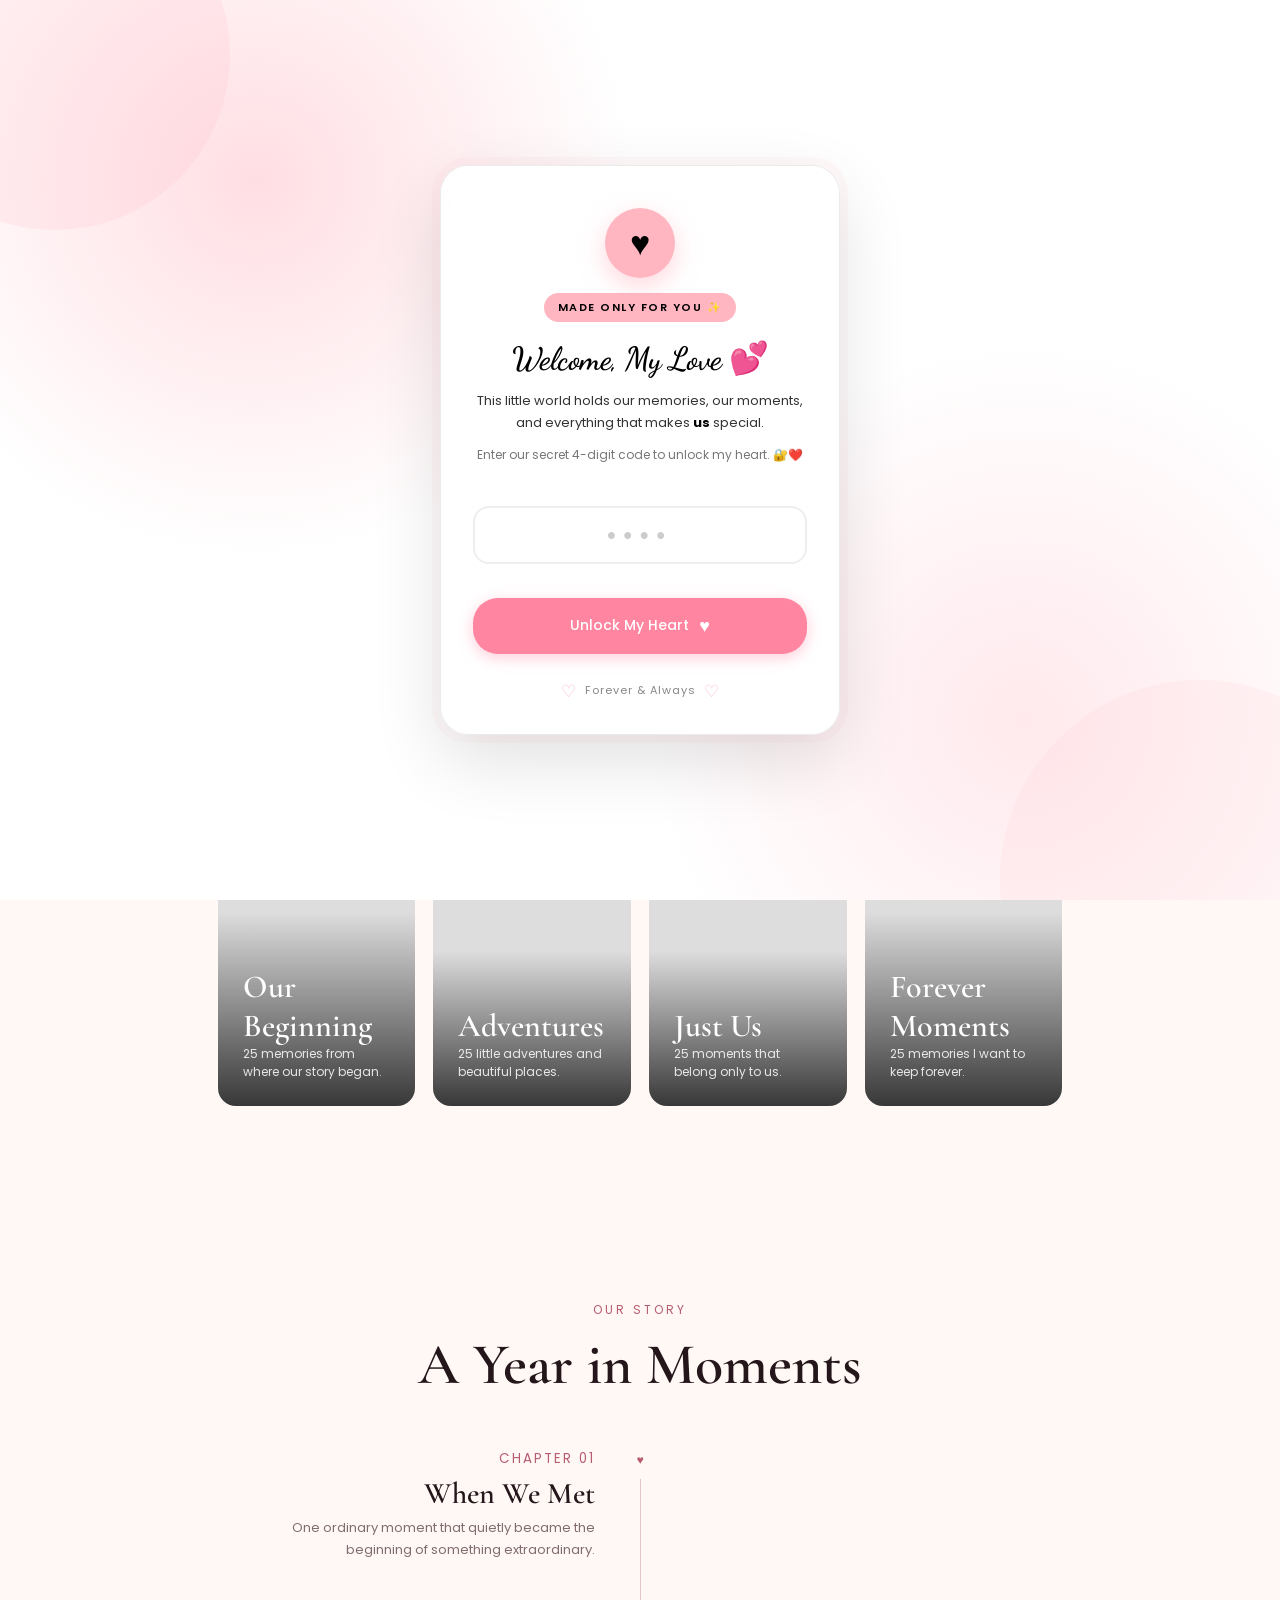
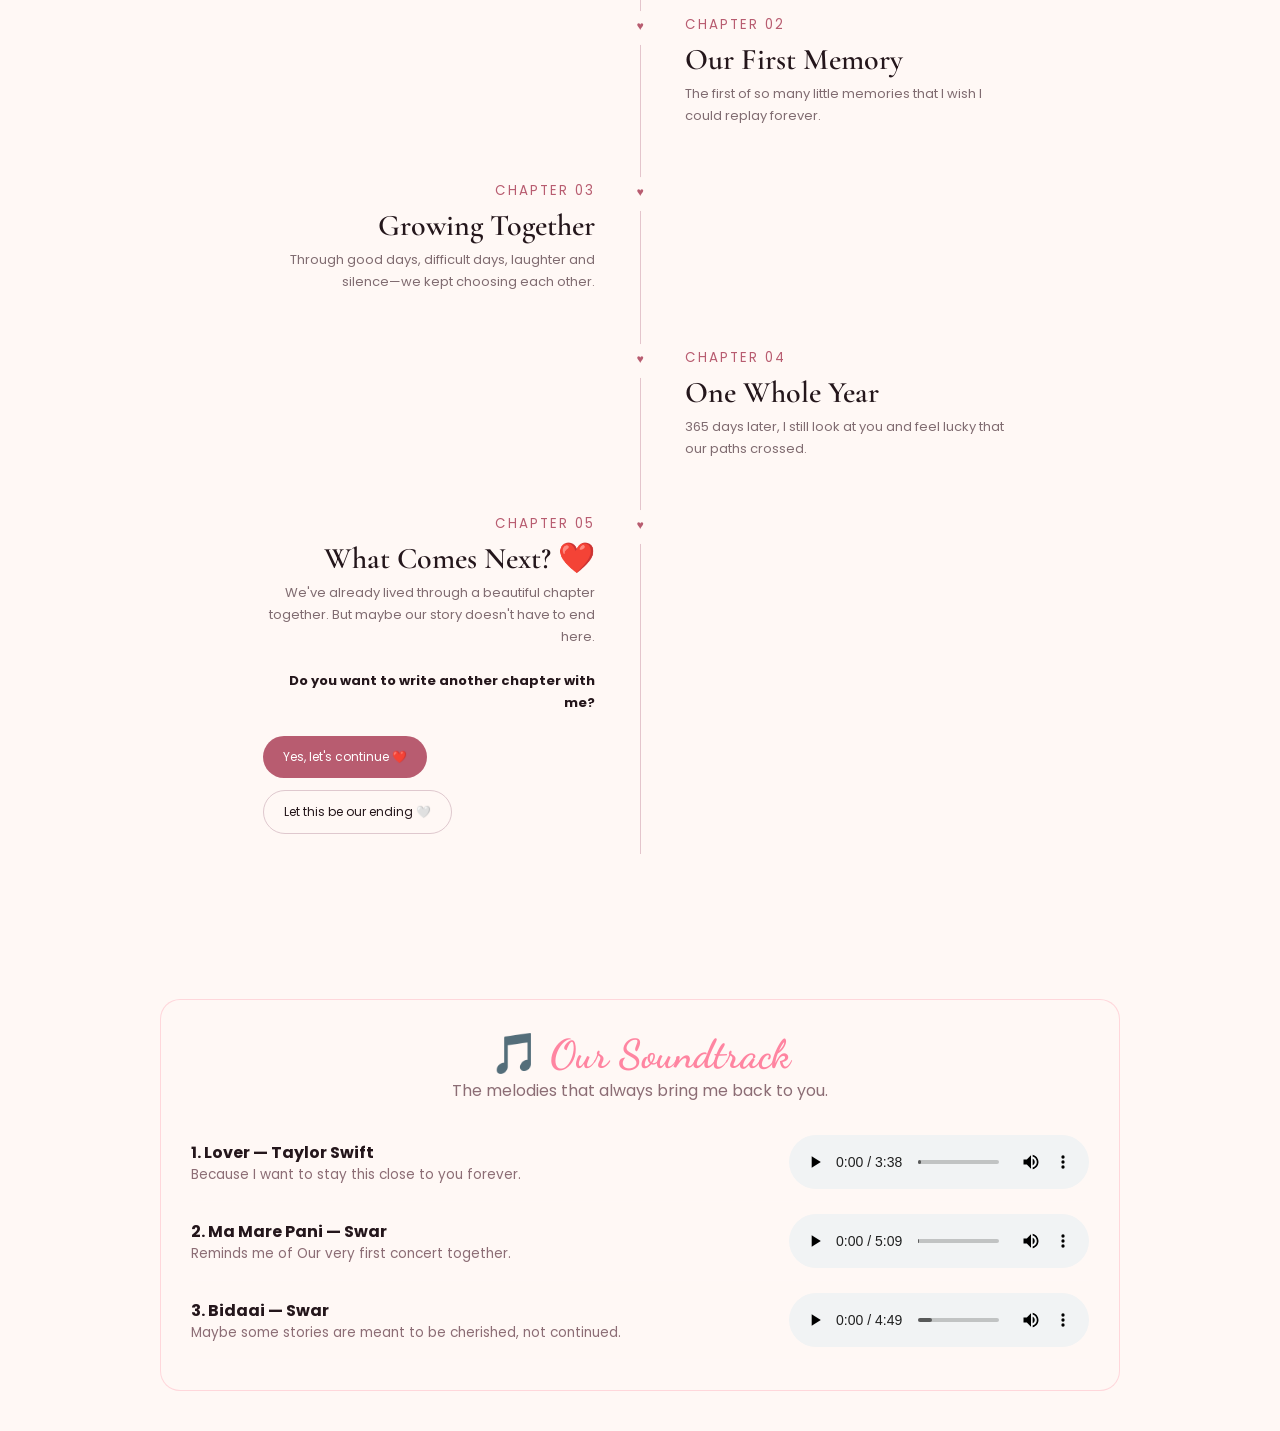
==== index.html @ 1e4579d0 "updated" ====
<!DOCTYPE html>
<html lang="en">
<head>
  <meta charset="UTF-8">
  <meta name="viewport" content="width=device-width, initial-scale=1.0">
  <meta name="theme-color"content="#b85c70">
  <meta name="color-scheme" content="light">
  <meta name="author"content="Bibek">
<meta property="og:image" content="imgs/about.png">
  <meta name="description"content="Mebisha ♡ Bibek — a private anniversary memory website filled with our favorite moments, photographs, music, memories, and a story of love.">
  <meta name="keywords"content="Mebisha and Bibek, Mebisha ♡ Bibek, anniversary website, first anniversary, couple memories, love story, romantic website, relationship memories, anniversary memories, our story, love memories">
  <meta name="robots"content="index, follow, max-image-preview:large, max-snippet:-1, max-video-preview:-1">
  <meta name="googlebot"content="index, follow">
  <title>Mebisha ♡ Bibek | Our Memories & Love Story</title>

  <!-- =========================
       CANONICAL URL Change this to your real website URL
  ========================== -->
  <link rel="canonical" href="bibekey.github.io/anniversary/">

  <!-- =========================
       FAVICON
  ========================== -->
  <link rel="icon" type="image/png" href="favicon.png">
  <link rel="apple-touch-icon" href="favicon.png">

  <!-- =========================
       WEB APP / MOBILE
  ========================== -->
  <meta name="application-name" content="Mebisha ♡ Bibek">
  <meta name="apple-mobile-web-app-title" content="Mebisha ♡ Bibek">
  <meta name="apple-mobile-web-app-capable"content="yes">
  <meta name="mobile-web-app-capable" content="yes">
  <meta name="apple-mobile-web-app-status-bar-style" content="default" >

  <!-- =========================
       OPEN GRAPH / FACEBOOK
  ========================== -->

  <meta property="og:type" content="website" >
  <meta property="og:title" content="Mebisha ♡ Bibek | Our Memories & Love Story">
  <meta property="og:description" content="A little private world of our memories, moments, music, photographs, and the story of us.">
  <meta property="og:url" content="bibekey.github.io/anniversary/">
  <meta property="og:site_name" content="Mebisha ♡ Bibek" >
  <meta property="og:image" content="bibekey.github.io/anniversary/og-image.png">
  <meta property="og:image:alt" content="Mebisha ♡ Bibek — Our Memories">
  <meta property="og:image:type" content="image/png">
  <meta property="og:image:width" content="1200">
  <meta property="og:image:height" content="630">
  <meta property="og:locale" content="en_US">

  <!-- =========================
       TWITTER / X CARD
  ========================== -->
  <meta name="twitter:card" content="summary_large_image">
  <meta name="twitter:title" content="Mebisha ♡ Bibek | Our Memories & Love Story">
  <meta name="twitter:description" content="Our little collection of memories, moments, music and love.">
  <meta name="twitter:image" content="bibekey.github.io/anniversary/og-image.png" >
  <meta name="twitter:image:alt" content="Mebisha ♡ Bibek — Our Memories">

  <!-- =========================
       SECURITY / REFERRER
  ========================== -->
  <meta name="referrer" content="strict-origin-when-cross-origin">

  <!-- =========================
       PRECONNECT
  ========================== -->
  <link rel="preconnect" href="https://fonts.googleapis.com">
  <link rel="preconnect" href="https://fonts.gstatic.com" crossorigin >

  <!-- =========================
       GOOGLE FONTS
  ========================== -->
  <link href="https://fonts.googleapis.com/css2?family=Cormorant+Garamond:wght@400;500;600;700&family=Poppins:wght@300;400;500;600&display=swap" rel="stylesheet">

  <!-- =========================
       MAIN CSS
  ========================== -->
  <link rel="stylesheet" href="style.css">

  <!-- =========================
       STRUCTURED DATA | Helps search engines understand | what this page represents.
  ========================== -->
  <script type="application/ld+json">
  {
    "@context": "https://schema.org",
    "@type": "WebSite",
    "name": "Mebisha ♡ Bibek",
    "alternateName": "Our Memories & Love Story",
    "description": "A private anniversary memory website celebrating the memories, moments, music and love story of Mebisha and Bibek.",
    "url": "bibekey.github.io/anniversary/",
    "author": {
      "@type": "Person",
      "name": "Bibek"
    },
    "inLanguage": "en"
  }
  </script>


  <!-- =========================
       YOUR EXISTING CARD CSS
  ========================== -->

  <style>
    /* Card Styles */
    .grid {
      display: grid;
      grid-template-columns: repeat(
        auto-fit,
        minmax(280px, 1fr)
      );
      gap: 25px;
      margin-top: 30px;
    }

    .card {
      background: var(--card-bg);
      border: 1px solid var(--card-border);
      border-radius: 15px;
      overflow: hidden;
      backdrop-filter: blur(10px);
      transition: transform 0.3s;
    }

    .card:hover {
      transform: translateY(-5px);
    }

    .card img {
      width: 100%;
      height: 220px;
      object-fit: cover;
    }

    .card-body {
      padding: 20px;
    }

    .card-body h3 {
      color: var(--primary-color);
      margin-bottom: 8px;
    }

    /* Music Player */
    .music-sec {
      margin-top: 50px;
      background: rgba(255,255,255,0.03);
      padding: 30px;
      border-radius: 20px;
      border: 1px solid var(--card-border);
    }

    .song-item {
      display: flex;
      align-items: center;
      justify-content: space-between;
      padding: 12px 0;
      border-bottom: 1px solid rgba(255,255,255,0.05);
    }
  </style>

</head>
<body>

<!-- Romantic Password Overlay -->

<div id="password-overlay">
  <!-- Floating Hearts -->
  <div class="floating-hearts" aria-hidden="true">
    <span>♥</span>
    <span>♡</span>
    <span>♥</span>
    <span>♡</span>
    <span>♥</span>
    <span>♡</span>
    <span>♥</span>
    <span>♡</span>
    <span>♥</span>
    <span>♡</span>
  </div>

  <div class="pass-card">

<!-- Heartbeat Icon -->
<div class="heart-icon">♥</div>

<div class="made-for-you">Made only for you ✨</div>

<h2>Welcome, My Love 💕</h2>

<p class="pass-text">
  This little world holds our memories, our moments,
  and everything that makes <strong>us</strong> special.
</p>

<p class="pass-hint">
  Enter our secret 4-digit code to unlock my heart. 🔐❤️
</p>

<div class="password-box">
  <input
    type="password"
    id="pass-input"
    placeholder="••••"
    maxlength="4"
    inputmode="numeric"
    autocomplete="off"
    aria-label="Enter 4 digit password"
    onkeydown="if(event.key==='Enter') checkPassword()"
  />
</div>

<button class="unlock-btn" onclick="checkPassword()">
  <span>Unlock My Heart</span>
  <span class="btn-heart">♥</span>
</button>

<p id="pass-error" class="error-msg">
  That isn't our secret code... try again, my love. 💕
</p>

<div class="forever-message">
  <span>♡</span>
  Forever & Always
  <span>♡</span>
</div>

  </div>
</div>

<style>
/* =========================================
   ROMANTIC PASSWORD SCREEN
   Colors: Baby Pink + White + Black
========================================= */

#password-overlay {
  position: fixed;
  inset: 0;
  z-index: 99999;
  display: flex;
  align-items: center;
  justify-content: center;
  overflow: hidden;
  padding: 20px;

  background:
    radial-gradient(circle at 20% 20%, rgba(255, 182, 193, 0.45), transparent 30%),
    radial-gradient(circle at 80% 80%, rgba(255, 192, 203, 0.35), transparent 30%),
    #ffffff;

  font-family: "Poppins", sans-serif;
}

/* Soft animated background */
#password-overlay::before,
#password-overlay::after {
  content: "";
  position: absolute;
  border-radius: 50%;
  pointer-events: none;
}

#password-overlay::before {
  width: 350px;
  height: 350px;
  background: rgba(255, 182, 193, 0.18);
  top: -120px;
  left: -120px;
  animation: bgFloat 8s ease-in-out infinite;
}

#password-overlay::after {
  width: 400px;
  height: 400px;
  background: rgba(255, 192, 203, 0.15);
  bottom: -180px;
  right: -120px;
  animation: bgFloat 10s ease-in-out infinite reverse;
}


/* =========================================
   PASSWORD CARD
========================================= */

.pass-card {
  position: relative;
  z-index: 5;

  width: min(430px, 100%);
  padding: 42px 32px 30px;

  text-align: center;

  background: rgba(255, 255, 255, 0.94);
  border: 1px solid rgba(0, 0, 0, 0.08);
  border-radius: 28px;

  box-shadow:
    0 25px 70px rgba(0, 0, 0, 0.12),
    0 0 0 8px rgba(255, 182, 193, 0.08);

  backdrop-filter: blur(12px);

  animation: cardAppear 0.9s cubic-bezier(.17,.67,.32,1.3);
}


/* =========================================
   HEART ICON
========================================= */

.heart-icon {
  width: 70px;
  height: 70px;

  margin: 0 auto 15px;

  display: flex;
  align-items: center;
  justify-content: center;

  font-size: 34px;
  color: #000;

  background: #ffb6c1;
  border-radius: 50%;

  box-shadow:
    0 8px 25px rgba(255, 182, 193, 0.55);

  animation: heartbeat 1.5s ease-in-out infinite;
}


/* =========================================
   MADE ONLY FOR YOU
========================================= */

.made-for-you {
  display: inline-block;

  margin-bottom: 12px;
  padding: 6px 14px;

  color: #000;
  background: #ffb6c1;

  border-radius: 50px;

  font-size: 11px;
  font-weight: 600;
  letter-spacing: 1.5px;
  text-transform: uppercase;
}


/* =========================================
   HEADING
========================================= */

.pass-card h2 {
  margin: 5px 0 12px;

  color: #000;

  font-size: clamp(25px, 5vw, 32px);
  font-weight: 600;
  letter-spacing: -0.5px;
}


/* =========================================
   TEXT
========================================= */

.pass-text {
  margin: 0 auto 10px;

  max-width: 340px;

  color: #333;

  font-size: 13px;
  line-height: 1.7;
}

.pass-text strong {
  color: #000;
}

.pass-hint {
  margin: 0 0 22px;

  color: #777;

  font-size: 12px;
  line-height: 1.6;
}


/* =========================================
   PASSWORD INPUT
========================================= */

.password-box {
  margin-bottom: 14px;
}

#pass-input {
  width: 100%;
  height: 58px;

  padding: 0 20px;

  border: 2px solid #eee;
  border-radius: 16px;

  outline: none;

  background: #fff;

  color: #000;

  font-size: 24px;
  font-weight: 600;
  letter-spacing: 12px;

  text-align: center;

  transition: all 0.3s ease;
}

#pass-input::placeholder {
  color: #ccc;
  letter-spacing: 8px;
}

#pass-input:focus {
  border-color: #ffb6c1;

  box-shadow:
    0 0 0 5px rgba(255, 182, 193, 0.18);

  transform: translateY(-2px);
}


/* =========================================
   UNLOCK BUTTON
========================================= */

.unlock-btn {
  width: 100%;
  height: 56px;

  border: none;
  border-radius: 16px;

  background: #000;
  color: #fff;

  font-family: inherit;

  font-size: 14px;
  font-weight: 600;

  cursor: pointer;

  display: flex;
  align-items: center;
  justify-content: center;
  gap: 10px;

  transition:
    transform 0.3s ease,
    box-shadow 0.3s ease,
    background 0.3s ease;
}

.unlock-btn:hover {
  background: #ffb6c1;
  color: #000;

  transform: translateY(-3px);

  box-shadow:
    0 12px 30px rgba(255, 182, 193, 0.45);
}

.unlock-btn:active {
  transform: scale(0.97);
}

.btn-heart {
  font-size: 18px;

  animation: miniHeart 1.2s ease-in-out infinite;
}


/* =========================================
   ERROR MESSAGE
========================================= */

.error-msg {
  display: none;

  margin: 14px 0 0;

  color: #000;

  font-size: 12px;
  font-weight: 500;

  animation: shake 0.4s ease;
}

.error-msg.show {
  display: block;
}


/* =========================================
   FOREVER MESSAGE
========================================= */

.forever-message {
  margin-top: 24px;

  color: #888;

  font-size: 11px;
  letter-spacing: 1px;

  display: flex;
  justify-content: center;
  align-items: center;
  gap: 8px;
}

.forever-message span {
  color: #ffb6c1;

  font-size: 17px;

  animation: heartbeat 1.5s infinite;
}


/* =========================================
   FLOATING HEARTS
========================================= */

.floating-hearts {
  position: absolute;
  inset: 0;

  overflow: hidden;

  pointer-events: none;
}

.floating-hearts span {
  position: absolute;
  bottom: -50px;

  color: rgba(255, 182, 193, 0.65);

  font-size: 20px;

  animation: floatHeart linear infinite;
}

/* Different positions and speeds */

.floating-hearts span:nth-child(1) {
  left: 8%;
  animation-duration: 9s;
  animation-delay: 0s;
}

.floating-hearts span:nth-child(2) {
  left: 18%;
  font-size: 14px;
  animation-duration: 12s;
  animation-delay: 2s;
}

.floating-hearts span:nth-child(3) {
  left: 30%;
  font-size: 26px;
  animation-duration: 10s;
  animation-delay: 4s;
}

.floating-hearts span:nth-child(4) {
  left: 42%;
  font-size: 15px;
  animation-duration: 13s;
  animation-delay: 1s;
}

.floating-hearts span:nth-child(5) {
  left: 54%;
  font-size: 23px;
  animation-duration: 11s;
  animation-delay: 3s;
}

.floating-hearts span:nth-child(6) {
  left: 65%;
  font-size: 15px;
  animation-duration: 9s;
  animation-delay: 5s;
}

.floating-hearts span:nth-child(7) {
  left: 74%;
  font-size: 27px;
  animation-duration: 12s;
  animation-delay: 1s;
}

.floating-hearts span:nth-child(8) {
  left: 83%;
  font-size: 17px;
  animation-duration: 10s;
  animation-delay: 4s;
}

.floating-hearts span:nth-child(9) {
  left: 91%;
  font-size: 24px;
  animation-duration: 14s;
  animation-delay: 2s;
}

.floating-hearts span:nth-child(10) {
  left: 96%;
  font-size: 13px;
  animation-duration: 11s;
  animation-delay: 6s;
}


/* =========================================
   ANIMATIONS
========================================= */

@keyframes heartbeat {
  0% {
    transform: scale(1);
  }

  14% {
    transform: scale(1.15);
  }

  28% {
    transform: scale(1);
  }

  42% {
    transform: scale(1.12);
  }

  56% {
    transform: scale(1);
  }
}

@keyframes miniHeart {
  0%, 100% {
    transform: scale(1);
  }

  50% {
    transform: scale(1.25);
  }
}

@keyframes floatHeart {
  0% {
    transform:
      translateY(0)
      rotate(0deg)
      scale(0.8);

    opacity: 0;
  }

  10% {
    opacity: 0.8;
  }

  50% {
    transform:
      translateY(-50vh)
      rotate(180deg)
      scale(1);
  }

  100% {
    transform:
      translateY(-110vh)
      rotate(360deg)
      scale(0.7);

    opacity: 0;
  }
}

@keyframes cardAppear {
  0% {
    opacity: 0;
    transform:
      translateY(30px)
      scale(0.92);
  }

  100% {
    opacity: 1;
    transform:
      translateY(0)
      scale(1);
  }
}

@keyframes bgFloat {
  0%, 100% {
    transform: translate(0, 0) scale(1);
  }

  50% {
    transform: translate(40px, 30px) scale(1.1);
  }
}

@keyframes shake {
  0%, 100% {
    transform: translateX(0);
  }

  25% {
    transform: translateX(-7px);
  }

  50% {
    transform: translateX(7px);
  }

  75% {
    transform: translateX(-5px);
  }
}


/* =========================================
   MOBILE
========================================= */

@media (max-width: 480px) {

  #password-overlay {
    padding: 15px;
  }

  .pass-card {
    padding: 35px 22px 25px;
    border-radius: 24px;
  }

  .heart-icon {
    width: 62px;
    height: 62px;
    font-size: 29px;
  }

  .pass-card h2 {
    font-size: 26px;
  }

  .pass-text {
    font-size: 12px;
  }

  .pass-hint {
    font-size: 11px;
  }

  #pass-input {
    height: 54px;
    font-size: 22px;
    letter-spacing: 10px;
  }

  .unlock-btn {
    height: 54px;
  }
}


/* =========================================
   REDUCED MOTION ACCESSIBILITY
========================================= */

@media (prefers-reduced-motion: reduce) {

  *,
  *::before,
  *::after {
    animation-duration: 0.01ms !important;
    animation-iteration-count: 1 !important;
    transition-duration: 0.01ms !important;
  }
}
</style>

<script>
/* =========================================
   PASSWORD CHECK
   Change "7780" if you want another password
========================================= */

function checkPassword() {

  const input = document.getElementById("pass-input");
  const error = document.getElementById("pass-error");
  const overlay = document.getElementById("password-overlay");

  const password = input.value;

  if (password === "7780") {

    /* Success animation */
    overlay.style.transition = "opacity 0.8s ease, transform 0.8s ease";
    overlay.style.opacity = "0";
    overlay.style.transform = "scale(1.05)";

    setTimeout(() => {
      overlay.style.display = "none";
    }, 800);

  } else {

    /* Wrong password */
    error.classList.remove("show");

    /* Restart shake animation */
    void error.offsetWidth;

    error.classList.add("show");

    input.value = "";
    input.focus();
  }
}
</script>


  <header>
    <a href="index.html" class="logo">Forever Yours ✨</a>
    <nav>
      <a href="index.html" class="active">Memories</a>
      <a href="letter.html">Letter</a>
      <a href="timeline.html">Timeline</a>
      <a href="reasons.html">100 Reasons</a>
      <a href="miss-me.html">If You Miss Me</a>
      <a href="surprise.html">Surprise</a>
    </nav>
  </header>

  <div class="container">
    <h1 class="page-title">📸 Our Best Moments</h1>
    <p class="page-subtitle">A collection of my favorite memories with you.</p>

    <div class="grid">
      <div class="card">
        <img src="https://images.unsplash.com/photo-1518199266791-5375a83190b7?w=500" alt="Moment">
        <div class="card-body">
          <h3>Unforgettable Sunset</h3>
          <p>That evening when time stood still and all I could see was you.</p>
        </div>
      </div>
      <div class="card">
        <img src="https://images.unsplash.com/photo-1522673607200-164d1b6ce486?w=500" alt="Moment">
        <div class="card-body">
          <h3>Our Cozy Coffee Date</h3>
          <p>Laughing over warm cups of coffee on a cold afternoon.</p>
        </div>
      </div>
      <div class="card">
        <img src="https://images.unsplash.com/photo-1516589178581-6cd7833ae3b2?w=500" alt="Moment">
        <div class="card-body">
          <h3>Late Night Strolls</h3>
          <p>Hand in hand, talking about our biggest dreams under the stars.</p>
        </div>
      </div>
    </div>


<style>
@import url('https://fonts.googleapis.com/css2?family=Cormorant+Garamond:wght@400;500;600;700&family=Poppins:wght@300;400;500;600&display=swap');

:root{
  --rose:#b85c70;
  --dark:#24161b;
  --cream:#fff8f5;
  --pink:#f6dce1;
  --muted:#806c71;
  --white:#fff;
}

*{
  box-sizing:border-box;
  margin:0;
  padding:0;
}

html{
  scroll-behavior:smooth;
}

body{
  font-family:Poppins,sans-serif;
  background:var(--cream);
  color:var(--dark);
  overflow-x:hidden;
}

button{
  font:inherit;
}

/* =========================
   SECTIONS
========================= */

.section{
  padding:95px 6%;
  max-width:1250px;
  margin:auto;
}

.section-head{
  text-align:center;
  margin-bottom:45px;
}

.section-head span{
  color:var(--rose);
  font-size:12px;
  text-transform:uppercase;
  letter-spacing:3px;
}

.section-head h2{
  font:600 clamp(38px,5vw,58px) "Cormorant Garamond",serif;
  margin-top:8px;
}

.section-head p{
  color:var(--muted);
  max-width:650px;
  margin:12px auto;
}

/* =========================
   ALBUMS
========================= */

.albums{
  display:grid;
  grid-template-columns:repeat(4,1fr);
  gap:18px;
}

.album{
  position:relative;
  height:390px;
  overflow:hidden;
  border-radius:18px;
  cursor:pointer;
  background:#ddd;
}

.album img{
  width:100%;
  height:100%;
  object-fit:cover;
  transition:.6s;
}

.album:hover img{
  transform:scale(1.07);
}

.album-overlay{
  position:absolute;
  inset:auto 0 0;
  padding:55px 25px 25px;
  color:white;
  background:linear-gradient(
    transparent,
    rgba(0,0,0,.75)
  );
}

.album-overlay h3{
  font:600 32px "Cormorant Garamond",serif;
}

.album-overlay p{
  font-size:12px;
  opacity:.85;
}

    /* =====================================================
       TIMELINE
    ===================================================== */

    .timeline {
      max-width: 850px;
      margin: auto;
      position: relative;
    }

    .timeline:before {
      content: "";

      position: absolute;

      left: 50%;
      top: 0;
      bottom: 0;

      width: 1px;

      background: #e4c5cc;
    }

    .event {
      width: 50%;
      padding: 0 45px 50px;

      position: relative;
    }

    .event:nth-child(odd) {
      text-align: right;
    }

    .event:nth-child(even) {
      margin-left: 50%;
    }

    .event:after {
      content: "♥";

      position: absolute;

      top: 0;

      width: 28px;
      height: 28px;

      border-radius: 50%;

      background: var(--cream);
      color: var(--rose);

      font-size: 12px;

      text-align: center;

      padding-top: 6px;
    }

    .event:nth-child(odd):after {
      right: -14px;
    }

    .event:nth-child(even):after {
      left: -14px;
    }

    .event small {
      color: var(--rose);

      letter-spacing: 2px;

      text-transform: uppercase;
    }

    .event h3 {
      font: 600 30px "Cormorant Garamond",serif;

      margin: 5px 0;
    }

    .event p {
      color: var(--muted);

      font-size: 13px;

      line-height: 1.7;
    }


    /* =====================================================
       CHAPTER 05
    ===================================================== */

    .chapter-five {
      padding-bottom: 20px;
    }

    .chapter-five > p {
      max-width: 600px;
    }

    .chapter-five > p strong {
      color: var(--dark);
    }

    .chapter-choice {
      display: flex;

      gap: 12px;

      margin-top: 22px;

      flex-wrap: wrap;
    }

    .chapter-choice button {
      border: none;

      padding: 12px 20px;

      border-radius: 50px;

      cursor: pointer;

      font-family: Poppins,sans-serif;

      font-size: 12px;

      transition: .3s ease;
    }

    .yes-btn {
      background: var(--rose);
      color: white;
    }

    .yes-btn:hover {
      transform: translateY(-3px);

      box-shadow:
        0 10px 25px rgba(184,92,112,.25);
    }

    .no-btn {
      background: transparent;

      color: var(--dark);

      border: 1px solid #dfc8ce !important;
    }

    .no-btn:hover {
      transform: translateY(-3px);

      background: #fff;
    }


    /* CHAPTER RESULT */

    .chapter-result {
      display: none;

      margin-top: 28px;

      padding: 28px 25px;

      border-radius: 20px;

      animation: chapterAppear .7s ease;
    }

    .chapter-result.show {
      display: block;
    }

    .yes-result {
      background:
        linear-gradient(
          135deg,
          #fff0f3,
          #fff8f5
        );

      border: 1px solid #edc4cd;
    }

    .no-result {
      background: #faf8f7;

      border: 1px solid #e5dddd;
    }

    .result-heart {
      font-size: 30px;

      color: var(--rose);

      margin-bottom: 8px;
    }

    .chapter-result h3 {
      font: 600 30px "Cormorant Garamond",serif;

      margin-bottom: 12px;

      color: var(--dark);
    }

    .chapter-result p {
      color: var(--muted);

      font-size: 13px;

      line-height: 1.8;
    }

    .chapter-result strong {
      color: var(--dark);
    }

    .chapter-signature {
      margin-top: 20px;

      color: var(--rose);

      font: 600 18px "Cormorant Garamond",serif;

      letter-spacing: .5px;
    }

/* =========================
   LIGHTBOX
========================= */

#lightbox{
  position:fixed;
  inset:0;
  background:rgba(15,8,11,.94);
  z-index:10000;
  display:none;
  align-items:center;
  justify-content:center;
  padding:20px;
}

#lightbox img{
  max-width:94%;
  max-height:88vh;
  object-fit:contain;
  border-radius:10px;
}

.close{
  position:absolute;
  right:25px;
  top:18px;
  color:white;
  font-size:38px;
  cursor:pointer;
}

.prev,
.next{
  position:absolute;
  top:50%;
  transform:translateY(-50%);
  background:rgba(255,255,255,.12);
  border:0;
  color:white;
  border-radius:50%;
  width:48px;
  height:48px;
  cursor:pointer;
}

.prev{
  left:20px;
}

.next{
  right:20px;
}

/* =========================
   FLOATING HEARTS
========================= */

.heart-float{
  position:fixed;
  bottom:-30px;
  color:#d4778c;
  animation:float 6s linear forwards;
  z-index:2;
  pointer-events:none;
}

/* =========================
   ANIMATIONS
========================= */

@keyframes float{
  to{
    transform:translateY(-110vh) rotate(360deg);
    opacity:0;
  }
}

/* =========================
   RESPONSIVE
========================= */

@media(max-width:800px){

  .section{
    padding:70px 20px;
  }

  .albums{
    grid-template-columns:repeat(2,1fr);
  }

  .album{
    height:360px;
  }

  .timeline:before{
    left:10px;
  }

  .event,
  .event:nth-child(even){
    width:100%;
    margin-left:0;
    padding:0 0 45px 38px;
    text-align:left;
  }

  .event:nth-child(odd):after,
  .event:nth-child(even):after{
    left:-4px;
    right:auto;
  }
}

@media(max-width:600px){

  .albums{
    grid-template-columns:1fr;
  }
}
</style>

</head>

<body>

<!-- =========================
     MAIN WEBSITE
========================= -->

<div id="site">

  <!-- MEMORIES -->

  <section class="section" id="memories">

    <div class="section-head">

      <span>
        Our private gallery
      </span>

      <h2>
        Little Pieces of Us
      </h2>

      <p>
        Tap an album to open 25 memories.
        There are 100 photos in total, arranged across
        four chapters of our story.
      </p>

    </div>

    <div class="albums">

      <div class="album" onclick="openAlbum(0)">
        <img
          src="https://picsum.photos/seed/memory001/1000/1400"
          alt="Memory album"
        >

        <div class="album-overlay">
          <h3>Our Beginning</h3>
          <p>
            25 memories from where our story began.
          </p>
        </div>
      </div>

      <div class="album" onclick="openAlbum(1)">
        <img
          src="https://picsum.photos/seed/memory026/1000/1400"
          alt="Memory album"
        >

        <div class="album-overlay">
          <h3>Adventures</h3>
          <p>
            25 little adventures and beautiful places.
          </p>
        </div>
      </div>

      <div class="album" onclick="openAlbum(2)">
        <img
          src="https://picsum.photos/seed/memory051/1000/1400"
          alt="Memory album"
        >

        <div class="album-overlay">
          <h3>Just Us</h3>
          <p>
            25 moments that belong only to us.
          </p>
        </div>
      </div>

      <div class="album" onclick="openAlbum(3)">
        <img
          src="https://picsum.photos/seed/memory076/1000/1400"
          alt="Memory album"
        >

        <div class="album-overlay">
          <h3>Forever Moments</h3>
          <p>
            25 memories I want to keep forever.
          </p>
        </div>
      </div>

    </div>

  </section>


  <!-- JOURNEY -->

  <section class="section" id="journey">

    <div class="section-head">

      <span>
        Our story
      </span>

      <h2>
        A Year in Moments
      </h2>

    </div>

    <div class="timeline">

      <div class="event">
        <small>Chapter 01</small>

        <h3>
          When We Met
        </h3>

        <p>
          One ordinary moment that quietly became
          the beginning of something extraordinary.
        </p>
      </div>

      <div class="event">
        <small>Chapter 02</small>

        <h3>
          Our First Memory
        </h3>

        <p>
          The first of so many little memories
          that I wish I could replay forever.
        </p>
      </div>

      <div class="event">
        <small>Chapter 03</small>

        <h3>
          Growing Together
        </h3>

        <p>
          Through good days, difficult days,
          laughter and silence—we kept choosing each other.
        </p>
      </div>

      <div class="event">
        <small>Chapter 04</small>

        <h3>
          One Whole Year
        </h3>

        <p>
          365 days later, I still look at you
          and feel lucky that our paths crossed.
        </p>
      </div>

 <!-- =================================================
           CHAPTER 05
      ================================================= -->

      <div class="event chapter-five">

        <small>
          Chapter 05
        </small>

        <h3>
          What Comes Next? ❤️
        </h3>

        <p>

          We've already lived through a beautiful
          chapter together.

          But maybe our story doesn't have to end here.

          <br><br>

          <strong>
            Do you want to write another chapter with me?
          </strong>

        </p>


        <!-- CHOICE BUTTONS -->

        <div class="chapter-choice">

          <button
            class="yes-btn"
            onclick="chooseChapter(true)"
          >
            Yes, let's continue ❤️
          </button>


          <button
            class="no-btn"
            onclick="chooseChapter(false)"
          >
            Let this be our ending 🤍
          </button>

        </div>


        <!-- =================================================
             YES RESULT
        ================================================= -->

        <div
          id="yes-result"
          class="chapter-result yes-result"
        >

          <div class="result-heart">
            ♥
          </div>


          <h3>
            Chapter 05 — Our Next Chapter
          </h3>


          <p>

            Then let's not call this the end.

            Let's call it the beginning of everything
            we haven't lived yet.

            <br><br>

            More sunsets.

            More silly conversations.

            More memories.

            More reasons to choose each other.

            <br><br>

            <strong>
              If you say yes, I'll meet you in the next chapter. ❤️
            </strong>

          </p>


          <div class="chapter-signature">
            To be continued… ♾️❤️
          </div>

        </div>


        <!-- =================================================
             NO RESULT
        ================================================= -->

        <div
          id="no-result"
          class="chapter-result no-result"
        >

          <div class="result-heart">
            ♡
          </div>


          <h3>
            Our Beautiful Ending
          </h3>


          <p>

            Then maybe this is where our story
            gently comes to an end.

            <br><br>

            Not every beautiful story needs to last forever
            to have been real, meaningful, and unforgettable.

            <br><br>

            Thank you for every smile, every memory,
            every moment, and every little piece of happiness
            we shared.

            <br><br>

            <strong>
              Wherever life takes us, I'll always be grateful
              that our paths once crossed. 🤍
            </strong>

          </p>


          <div class="chapter-signature">
            The End — but never forgotten. ✨
          </div>

        </div>

      </div>

    </div>

  </section>


<!-- =========================
     LIGHTBOX
========================= -->

<div id="lightbox">

  <span
    class="close"
    onclick="closeLightbox()"
  >
    ×
  </span>

  <button
    class="prev"
    onclick="changePhoto(-1)"
  >
    ‹
  </button>

  <img
    id="lightboxImg"
    src=""
    alt="Memory"
  >

  <button
    class="next"
    onclick="changePhoto(1)"
  >
    ›
  </button>

</div>


<script>
/* =====================================================
   CHAPTER 05 CHOICE
===================================================== */

function chooseChapter(wantsToContinue) {

  const yesResult =
    document.getElementById("yes-result");

  const noResult =
    document.getElementById("no-result");


  /* Hide both */

  yesResult.classList.remove("show");

  noResult.classList.remove("show");


  /* YES */

  if (wantsToContinue) {

    yesResult.classList.add("show");


    setTimeout(() => {

      yesResult.scrollIntoView({
        behavior: "smooth",
        block: "center"
      });

    },100);

  }


  /* NO */

  else {

    noResult.classList.add("show");


    setTimeout(() => {

      noResult.scrollIntoView({
        behavior: "smooth",
        block: "center"
      });

    },100);

  }

}


/* =========================
   ALBUM PHOTOS
========================= */

const albums = [

  [
    "https://picsum.photos/seed/memory001/1600/1100",
    "https://picsum.photos/seed/memory002/1600/1100",
    "https://picsum.photos/seed/memory003/1600/1100",
    "https://picsum.photos/seed/memory004/1600/1100",
    "https://picsum.photos/seed/memory005/1600/1100",
    "https://picsum.photos/seed/memory006/1600/1100",
    "https://picsum.photos/seed/memory007/1600/1100",
    "https://picsum.photos/seed/memory008/1600/1100",
    "https://picsum.photos/seed/memory009/1600/1100",
    "https://picsum.photos/seed/memory010/1600/1100",
    "https://picsum.photos/seed/memory011/1600/1100",
    "https://picsum.photos/seed/memory012/1600/1100",
    "https://picsum.photos/seed/memory013/1600/1100",
    "https://picsum.photos/seed/memory014/1600/1100",
    "https://picsum.photos/seed/memory015/1600/1100",
    "https://picsum.photos/seed/memory016/1600/1100",
    "https://picsum.photos/seed/memory017/1600/1100",
    "https://picsum.photos/seed/memory018/1600/1100",
    "https://picsum.photos/seed/memory019/1600/1100",
    "https://picsum.photos/seed/memory020/1600/1100",
    "https://picsum.photos/seed/memory021/1600/1100",
    "https://picsum.photos/seed/memory022/1600/1100",
    "https://picsum.photos/seed/memory023/1600/1100",
    "https://picsum.photos/seed/memory024/1600/1100",
    "https://picsum.photos/seed/memory025/1600/1100"
  ],

  [
    "https://picsum.photos/seed/memory026/1600/1100",
    "https://picsum.photos/seed/memory027/1600/1100",
    "https://picsum.photos/seed/memory028/1600/1100",
    "https://picsum.photos/seed/memory029/1600/1100",
    "https://picsum.photos/seed/memory030/1600/1100",
    "https://picsum.photos/seed/memory031/1600/1100",
    "https://picsum.photos/seed/memory032/1600/1100",
    "https://picsum.photos/seed/memory033/1600/1100",
    "https://picsum.photos/seed/memory034/1600/1100",
    "https://picsum.photos/seed/memory035/1600/1100",
    "https://picsum.photos/seed/memory036/1600/1100",
    "https://picsum.photos/seed/memory037/1600/1100",
    "https://picsum.photos/seed/memory038/1600/1100",
    "https://picsum.photos/seed/memory039/1600/1100",
    "https://picsum.photos/seed/memory040/1600/1100",
    "https://picsum.photos/seed/memory041/1600/1100",
    "https://picsum.photos/seed/memory042/1600/1100",
    "https://picsum.photos/seed/memory043/1600/1100",
    "https://picsum.photos/seed/memory044/1600/1100",
    "https://picsum.photos/seed/memory045/1600/1100",
    "https://picsum.photos/seed/memory046/1600/1100",
    "https://picsum.photos/seed/memory047/1600/1100",
    "https://picsum.photos/seed/memory048/1600/1100",
    "https://picsum.photos/seed/memory049/1600/1100",
    "https://picsum.photos/seed/memory050/1600/1100"
  ],

  [
    "https://picsum.photos/seed/memory051/1600/1100",
    "https://picsum.photos/seed/memory052/1600/1100",
    "https://picsum.photos/seed/memory053/1600/1100",
    "https://picsum.photos/seed/memory054/1600/1100",
    "https://picsum.photos/seed/memory055/1600/1100",
    "https://picsum.photos/seed/memory056/1600/1100",
    "https://picsum.photos/seed/memory057/1600/1100",
    "https://picsum.photos/seed/memory058/1600/1100",
    "https://picsum.photos/seed/memory059/1600/1100",
    "https://picsum.photos/seed/memory060/1600/1100",
    "https://picsum.photos/seed/memory061/1600/1100",
    "https://picsum.photos/seed/memory062/1600/1100",
    "https://picsum.photos/seed/memory063/1600/1100",
    "https://picsum.photos/seed/memory064/1600/1100",
    "https://picsum.photos/seed/memory065/1600/1100",
    "https://picsum.photos/seed/memory066/1600/1100",
    "https://picsum.photos/seed/memory067/1600/1100",
    "https://picsum.photos/seed/memory068/1600/1100",
    "https://picsum.photos/seed/memory069/1600/1100",
    "https://picsum.photos/seed/memory070/1600/1100",
    "https://picsum.photos/seed/memory071/1600/1100",
    "https://picsum.photos/seed/memory072/1600/1100",
    "https://picsum.photos/seed/memory073/1600/1100",
    "https://picsum.photos/seed/memory074/1600/1100",
    "https://picsum.photos/seed/memory075/1600/1100"
  ],

  [
    "https://picsum.photos/seed/memory076/1600/1100",
    "https://picsum.photos/seed/memory077/1600/1100",
    "https://picsum.photos/seed/memory078/1600/1100",
    "https://picsum.photos/seed/memory079/1600/1100",
    "https://picsum.photos/seed/memory080/1600/1100",
    "https://picsum.photos/seed/memory081/1600/1100",
    "https://picsum.photos/seed/memory082/1600/1100",
    "https://picsum.photos/seed/memory083/1600/1100",
    "https://picsum.photos/seed/memory084/1600/1100",
    "https://picsum.photos/seed/memory085/1600/1100",
    "https://picsum.photos/seed/memory086/1600/1100",
    "https://picsum.photos/seed/memory087/1600/1100",
    "https://picsum.photos/seed/memory088/1600/1100",
    "https://picsum.photos/seed/memory089/1600/1100",
    "https://picsum.photos/seed/memory090/1600/1100",
    "https://picsum.photos/seed/memory091/1600/1100",
    "https://picsum.photos/seed/memory092/1600/1100",
    "https://picsum.photos/seed/memory093/1600/1100",
    "https://picsum.photos/seed/memory094/1600/1100",
    "https://picsum.photos/seed/memory095/1600/1100",
    "https://picsum.photos/seed/memory096/1600/1100",
    "https://picsum.photos/seed/memory097/1600/1100",
    "https://picsum.photos/seed/memory098/1600/1100",
    "https://picsum.photos/seed/memory099/1600/1100",
    "https://picsum.photos/seed/memory100/1600/1100"
  ]

];

let current = [];
let index = 0;


/* =========================
   ALBUM
========================= */

function openAlbum(n){

  current = albums[n];
  index = 0;

  document.getElementById("lightboxImg").src =
    current[index];

  document.getElementById("lightbox").style.display =
    "flex";
}


/* =========================
   CLOSE LIGHTBOX
========================= */

function closeLightbox(){

  document.getElementById("lightbox").style.display =
    "none";
}


/* =========================
   CHANGE PHOTO
========================= */

function changePhoto(step){

  index =
    (index + step + current.length)
    % current.length;

  document.getElementById("lightboxImg").src =
    current[index];
}


/* =========================
   CLICK OUTSIDE
========================= */

document
  .getElementById("lightbox")
  .addEventListener("click",e=>{

    if(e.target.id === "lightbox"){
      closeLightbox();
    }

});


/* =========================
   KEYBOARD CONTROLS
========================= */

document.addEventListener("keydown",e=>{

  if(e.key === "Escape"){
    closeLightbox();
  }

  if(e.key === "ArrowRight"){
    changePhoto(1);
  }

  if(e.key === "ArrowLeft"){
    changePhoto(-1);
  }

});


/* =========================
   FLOATING HEARTS
========================= */

function createHearts(){

  setInterval(()=>{

    const h = document.createElement("div");

    h.className = "heart-float";
    h.textContent = "♥";

    h.style.left =
      Math.random()*100 + "vw";

    h.style.fontSize =
      (12 + Math.random()*18) + "px";

    h.style.animationDuration =
      (5 + Math.random()*4) + "s";

    document.body.appendChild(h);

    setTimeout(
      ()=>h.remove(),
      9000
    );

  },1500);

}


/* Start floating hearts automatically */

createHearts();

</script>

    <!-- Our Songs Section -->
    <div class="music-sec">
      <h2 style="font-family: var(--font-heading); font-size: 2.5rem; color: var(--primary-color); text-align: center;">🎵 Our Soundtrack</h2>
      <p style="text-align: center; color: var(--text-muted); margin-bottom: 20px;">The melodies that always bring me back to you.</p>
      
      <div class="song-item">
        <div>
          <strong>1. Lover — Taylor Swift</strong>
          <p style="font-size: 0.85rem; color: var(--text-muted);">Because I want to stay this close to you forever.</p>
        </div>
        <audio controls src="audio/Taylor Swift - Lover.mp3"></audio>
      </div>

      <div class="song-item">
        <div>
          <strong>2. Ma Mare Pani — Swar</strong>
          <p style="font-size: 0.85rem; color: var(--text-muted);">Reminds me of Our very first concert together.</p>
        </div>
        <audio controls src="audio/Swar - Ma Mare Pani.mp3"></audio>
      </div>

      <div class="song-item">
        <div>
          <strong>3. Bidaai — Swar</strong>
          <p style="font-size: 0.85rem; color: var(--text-muted);">Maybe some stories are meant to be cherished, not continued.</p>
        </div>
        <audio controls src="audio/Swar - Bidaai.mp3"></audio>
      </div>
    </div>
  </div>

  <script src="script.js"></script>
</body>
</html>
---- style.css ----
/* Google Fonts */
@import url('https://fonts.googleapis.com/css2?family=Dancing+Script:wght@600;700&family=Poppins:wght@300;400;500;600&display=swap');

:root {
  --primary-color: #ff85a1;      /* Vibrant Baby Pink */
  --primary-hover: #ff6088;      /* Slightly deeper pink for hover states */
  --bg-gradient: linear-gradient(135deg, #ffffff 0%, #ffe5ec 50%, #f7cad0 100%);
  --card-bg: rgba(255, 255, 255, 0.85);
  --card-border: rgba(255, 182, 193, 0.5);
  --text-main: #4a3e43;          /* Soft dark contrast for readability */
  --text-muted: #8c6d75;         /* Muted rose-gray for secondary text */
  --font-heading: 'Dancing Script', cursive;
  --font-body: 'Poppins', sans-serif;
  --focus-ring: 0 0 0 3px rgba(255, 133, 161, 0.4);
}

* {
  box-sizing: border-box;
  margin: 0;
  padding: 0;
}

body {
  font-family: var(--font-body);
  background: var(--bg-gradient);
  background-attachment: fixed;
  color: var(--text-main);
  min-height: 100vh;
  overflow-x: hidden;
  position: relative;
}

/* Password Gate Modal */
#password-overlay {
  position: fixed;
  inset: 0;
  background: rgba(255, 240, 243, 0.95);
  z-index: 9999;
  display: flex;
  justify-content: center;
  align-items: center;
  padding: 20px;
}

.pass-card {
  background: var(--card-bg);
  backdrop-filter: blur(15px);
  -webkit-backdrop-filter: blur(15px);
  border: 1px solid var(--card-border);
  padding: 40px 30px;
  border-radius: 20px;
  text-align: center;
  max-width: 400px;
  width: 100%;
  box-shadow: 0 10px 30px rgba(255, 182, 193, 0.3);
}

.pass-card h2 {
  font-family: var(--font-heading);
  font-size: 2.2rem;
  color: var(--primary-color);
  margin-bottom: 10px;
}

.pass-card input {
  width: 100%;
  padding: 12px 15px;
  margin: 20px 0;
  border-radius: 25px;
  border: 1px solid var(--card-border);
  background: #fff5f7;
  color: var(--text-main);
  text-align: center;
  font-size: 1.1rem;
  outline: none;
  transition: border-color 0.3s ease, box-shadow 0.3s ease;
}

.pass-card input:focus {
  border-color: var(--primary-color);
  box-shadow: var(--focus-ring);
}

.pass-card button, .btn {
  background: var(--primary-color);
  color: #ffffff;
  border: none;
  padding: 12px 28px;
  border-radius: 25px;
  cursor: pointer;
  font-weight: 500;
  transition: background-color 0.3s ease, transform 0.2s ease, box-shadow 0.3s ease;
  box-shadow: 0 4px 15px rgba(255, 133, 161, 0.4);
}

.pass-card button:hover, .btn:hover {
  background: var(--primary-hover);
  transform: translateY(-2px);
}

.pass-card button:focus-visible, .btn:focus-visible {
  outline: none;
  box-shadow: var(--focus-ring);
}

.error-msg {
  color: #e63946;
  font-size: 0.85rem;
  margin-top: 10px;
  display: none;
}

/* Header & Navigation */
header {
  padding: 20px 5%;
  display: flex;
  justify-content: space-between;
  align-items: center;
  border-bottom: 1px solid rgba(255, 182, 193, 0.3);
  backdrop-filter: blur(10px);
  -webkit-backdrop-filter: blur(10px);
  position: sticky;
  top: 0;
  z-index: 100;
  background: rgba(255, 255, 255, 0.85);
}

.logo {
  font-family: var(--font-heading);
  font-size: 2rem;
  color: var(--primary-color);
  text-decoration: none;
}

nav {
  display: flex;
  gap: 15px;
  flex-wrap: wrap;
}

nav a {
  color: var(--text-muted);
  text-decoration: none;
  font-size: 0.95rem;
  padding: 6px 12px;
  border-radius: 15px;
  transition: color 0.3s ease, background-color 0.3s ease;
}

nav a:hover, nav a.active {
  color: var(--primary-color);
  background: #ffe5ec;
}

/* Main Container */
.container {
  max-width: 1000px;
  margin: 40px auto;
  padding: 0 20px;
}

.page-title {
  text-align: center;
  font-family: var(--font-heading);
  font-size: 3.2rem;
  color: var(--primary-color);
  margin-bottom: 10px;
}

.page-subtitle {
  text-align: center;
  color: var(--text-muted);
  margin-bottom: 40px;
  font-weight: 300;
}

/* Floating Hearts Animation */
.heart {
  position: fixed;
  color: rgba(255, 133, 161, 0.5);
  font-size: 20px;
  pointer-events: none;
  animation: floatUp 6s linear infinite;
  z-index: 1;
  will-change: transform, opacity;
}

@keyframes floatUp {
  0% { transform: translateY(100vh) scale(0); opacity: 1; }
  100% { transform: translateY(-10vh) scale(1.2); opacity: 0; }
}

/* Respect user preferences for reduced motion */
@media (prefers-reduced-motion: reduce) {
  .heart {
    animation: none;
    display: none;
  }
  
  .pass-card button, .btn {
    transition: none;
  }
}

/* Responsiveness */
@media (max-width: 768px) {
  header { flex-direction: column; gap: 15px; text-align: center; }
  nav { justify-content: center; gap: 8px; }
  nav a { font-size: 0.85rem; padding: 5px 8px; }
  .page-title { font-size: 2.5rem; }
}
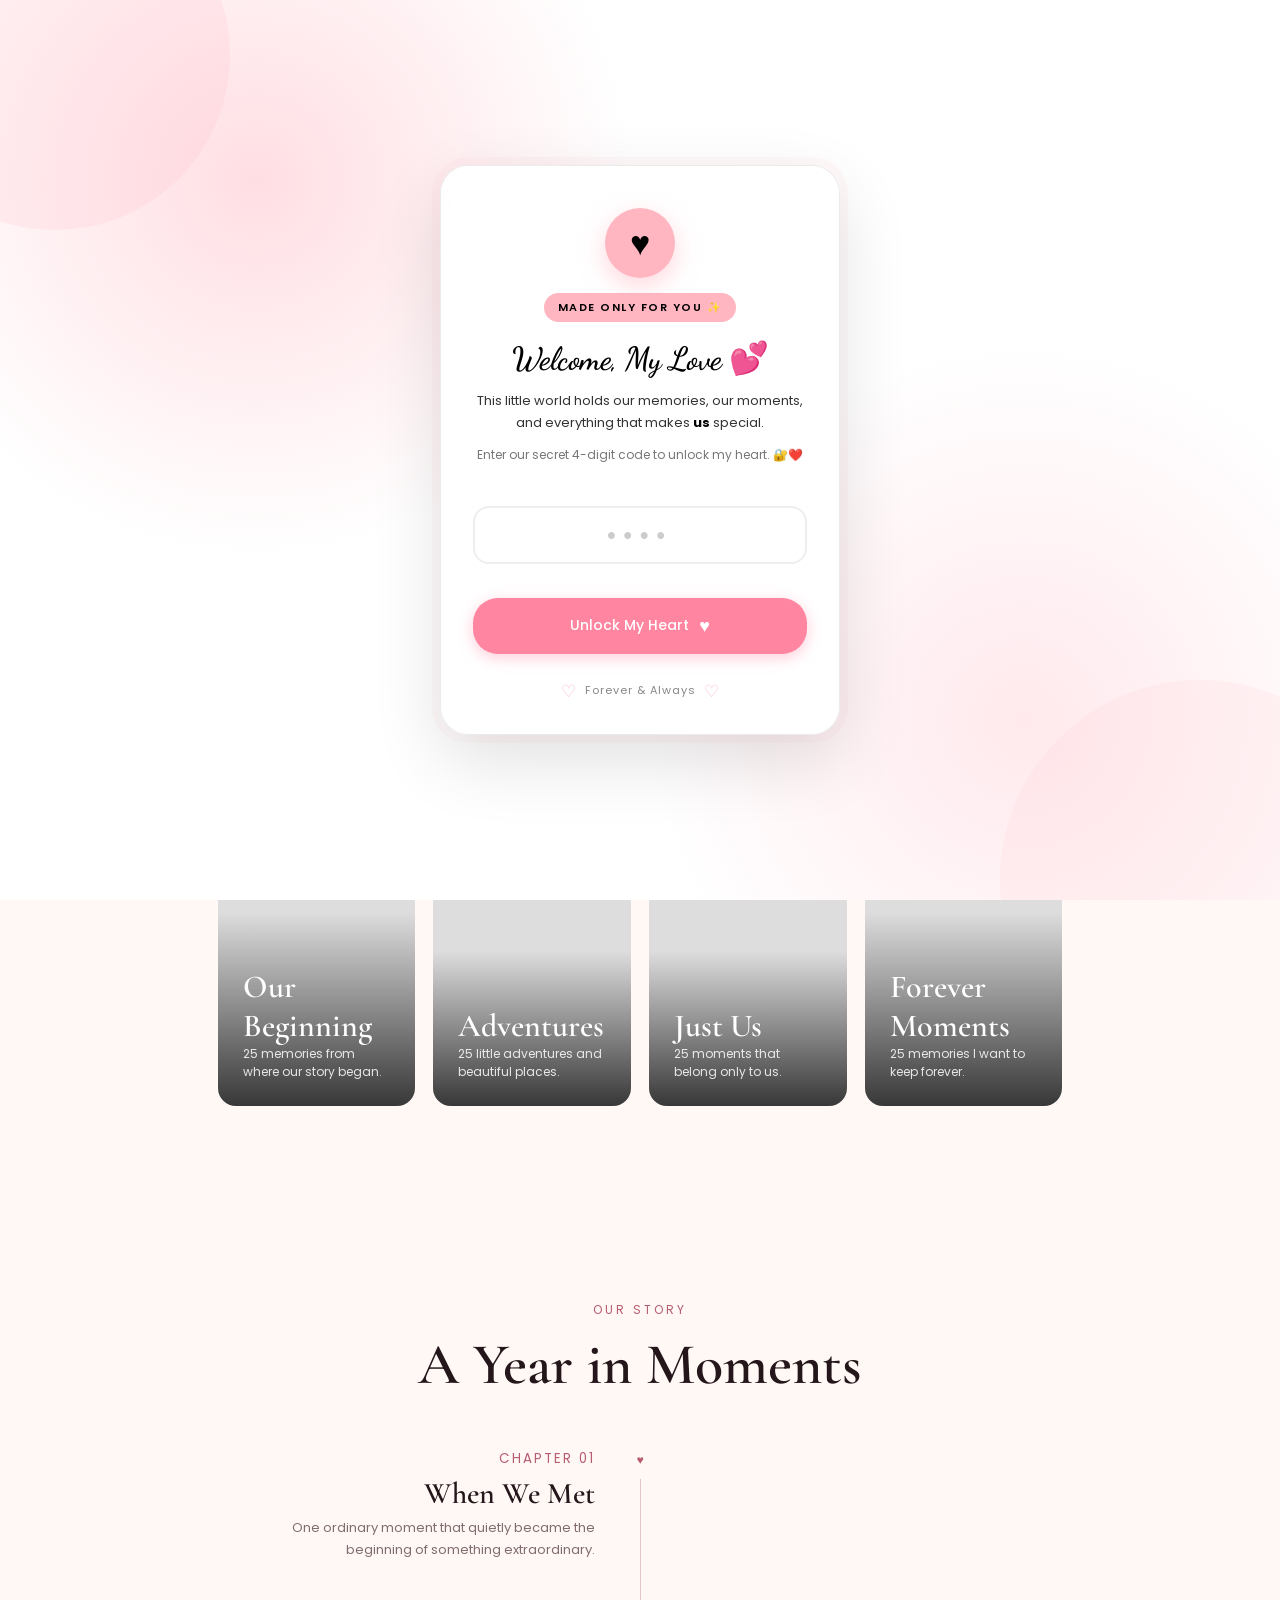
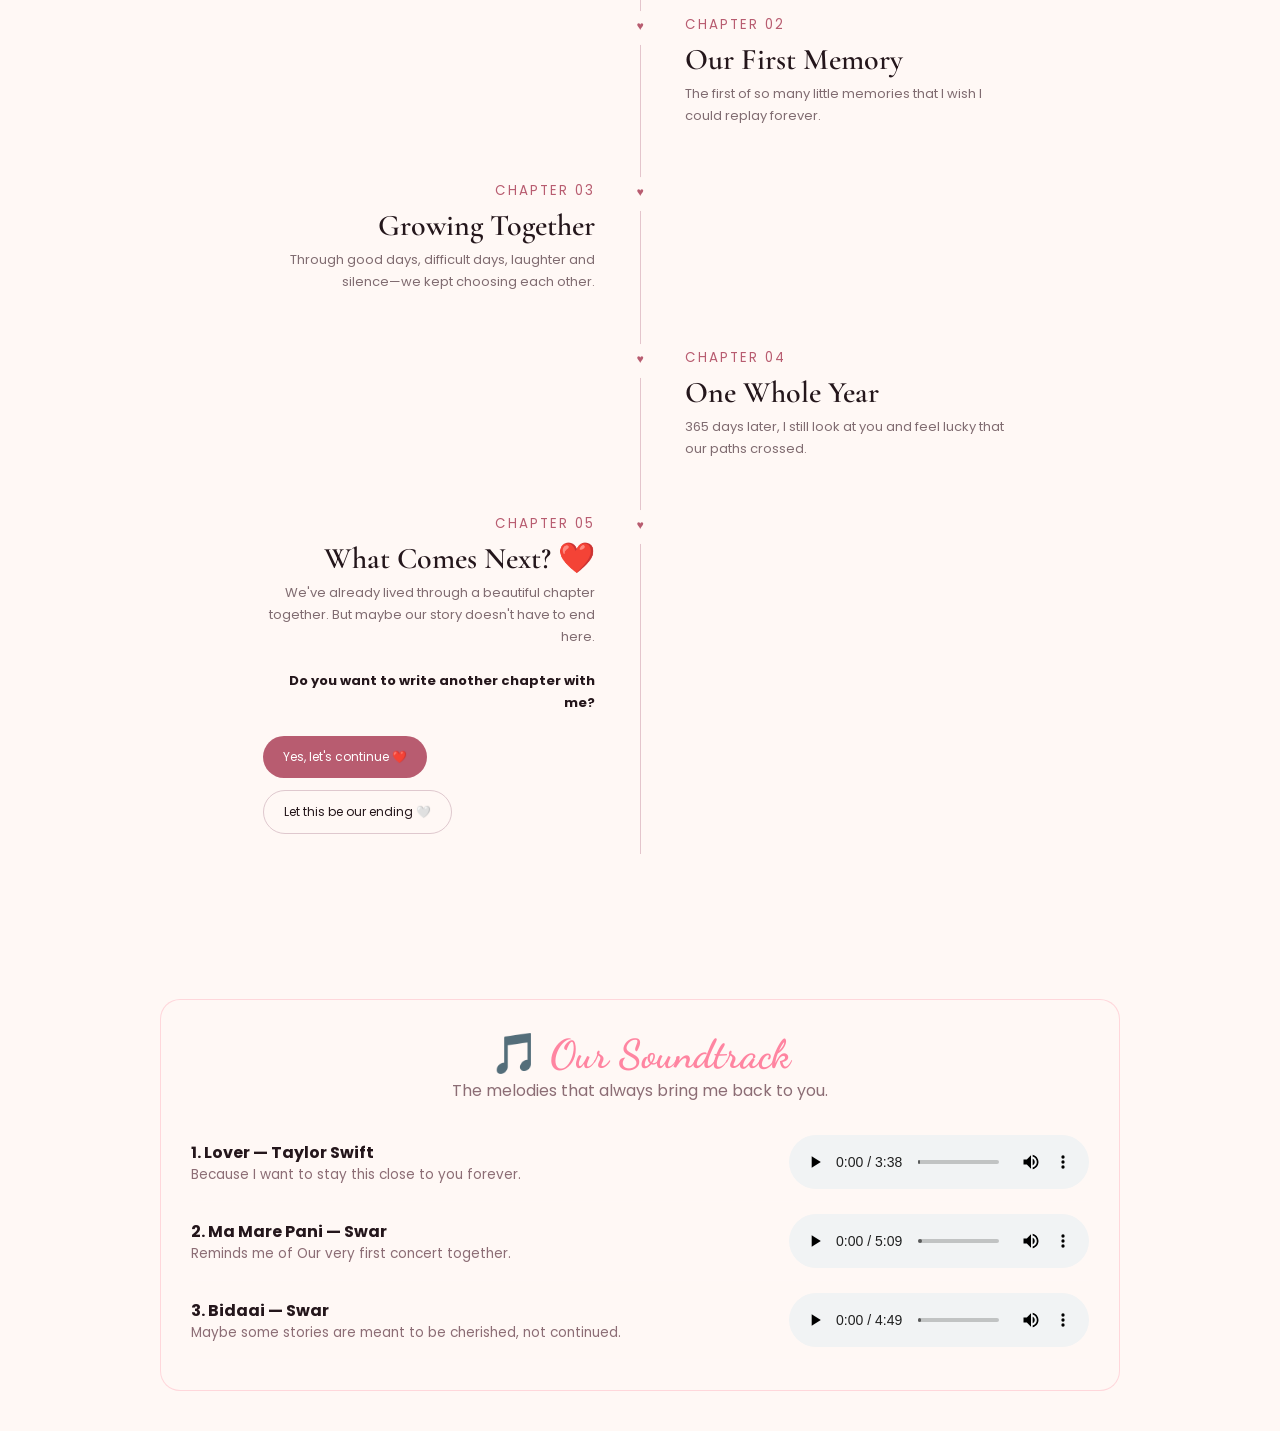
==== commit b2ecfe2e: "UPDATED" ====
--- a/index.html
+++ b/index.html
@@ -14,62 +14,12 @@
   <title>Mebisha ♡ Bibek | Our Memories & Love Story</title>
 
   <!-- =========================
-       CANONICAL URL Change this to your real website URL
-  ========================== -->
-  <link rel="canonical" href="bibekey.github.io/anniversary/">
-
-  <!-- =========================
        FAVICON
   ========================== -->
   <link rel="icon" type="image/png" href="favicon.png">
   <link rel="apple-touch-icon" href="favicon.png">
 
   <!-- =========================
-       WEB APP / MOBILE
-  ========================== -->
-  <meta name="application-name" content="Mebisha ♡ Bibek">
-  <meta name="apple-mobile-web-app-title" content="Mebisha ♡ Bibek">
-  <meta name="apple-mobile-web-app-capable"content="yes">
-  <meta name="mobile-web-app-capable" content="yes">
-  <meta name="apple-mobile-web-app-status-bar-style" content="default" >
-
-  <!-- =========================
-       OPEN GRAPH / FACEBOOK
-  ========================== -->
-
-  <meta property="og:type" content="website" >
-  <meta property="og:title" content="Mebisha ♡ Bibek | Our Memories & Love Story">
-  <meta property="og:description" content="A little private world of our memories, moments, music, photographs, and the story of us.">
-  <meta property="og:url" content="bibekey.github.io/anniversary/">
-  <meta property="og:site_name" content="Mebisha ♡ Bibek" >
-  <meta property="og:image" content="bibekey.github.io/anniversary/og-image.png">
-  <meta property="og:image:alt" content="Mebisha ♡ Bibek — Our Memories">
-  <meta property="og:image:type" content="image/png">
-  <meta property="og:image:width" content="1200">
-  <meta property="og:image:height" content="630">
-  <meta property="og:locale" content="en_US">
-
-  <!-- =========================
-       TWITTER / X CARD
-  ========================== -->
-  <meta name="twitter:card" content="summary_large_image">
-  <meta name="twitter:title" content="Mebisha ♡ Bibek | Our Memories & Love Story">
-  <meta name="twitter:description" content="Our little collection of memories, moments, music and love.">
-  <meta name="twitter:image" content="bibekey.github.io/anniversary/og-image.png" >
-  <meta name="twitter:image:alt" content="Mebisha ♡ Bibek — Our Memories">
-
-  <!-- =========================
-       SECURITY / REFERRER
-  ========================== -->
-  <meta name="referrer" content="strict-origin-when-cross-origin">
-
-  <!-- =========================
-       PRECONNECT
-  ========================== -->
-  <link rel="preconnect" href="https://fonts.googleapis.com">
-  <link rel="preconnect" href="https://fonts.gstatic.com" crossorigin >
-
-  <!-- =========================
        GOOGLE FONTS
   ========================== -->
   <link href="https://fonts.googleapis.com/css2?family=Cormorant+Garamond:wght@400;500;600;700&family=Poppins:wght@300;400;500;600&display=swap" rel="stylesheet">
@@ -79,24 +29,6 @@
   ========================== -->
   <link rel="stylesheet" href="style.css">
 
-  <!-- =========================
-       STRUCTURED DATA | Helps search engines understand | what this page represents.
-  ========================== -->
-  <script type="application/ld+json">
-  {
-    "@context": "https://schema.org",
-    "@type": "WebSite",
-    "name": "Mebisha ♡ Bibek",
-    "alternateName": "Our Memories & Love Story",
-    "description": "A private anniversary memory website celebrating the memories, moments, music and love story of Mebisha and Bibek.",
-    "url": "bibekey.github.io/anniversary/",
-    "author": {
-      "@type": "Person",
-      "name": "Bibek"
-    },
-    "inLanguage": "en"
-  }
-  </script>
 
 
   <!-- =========================
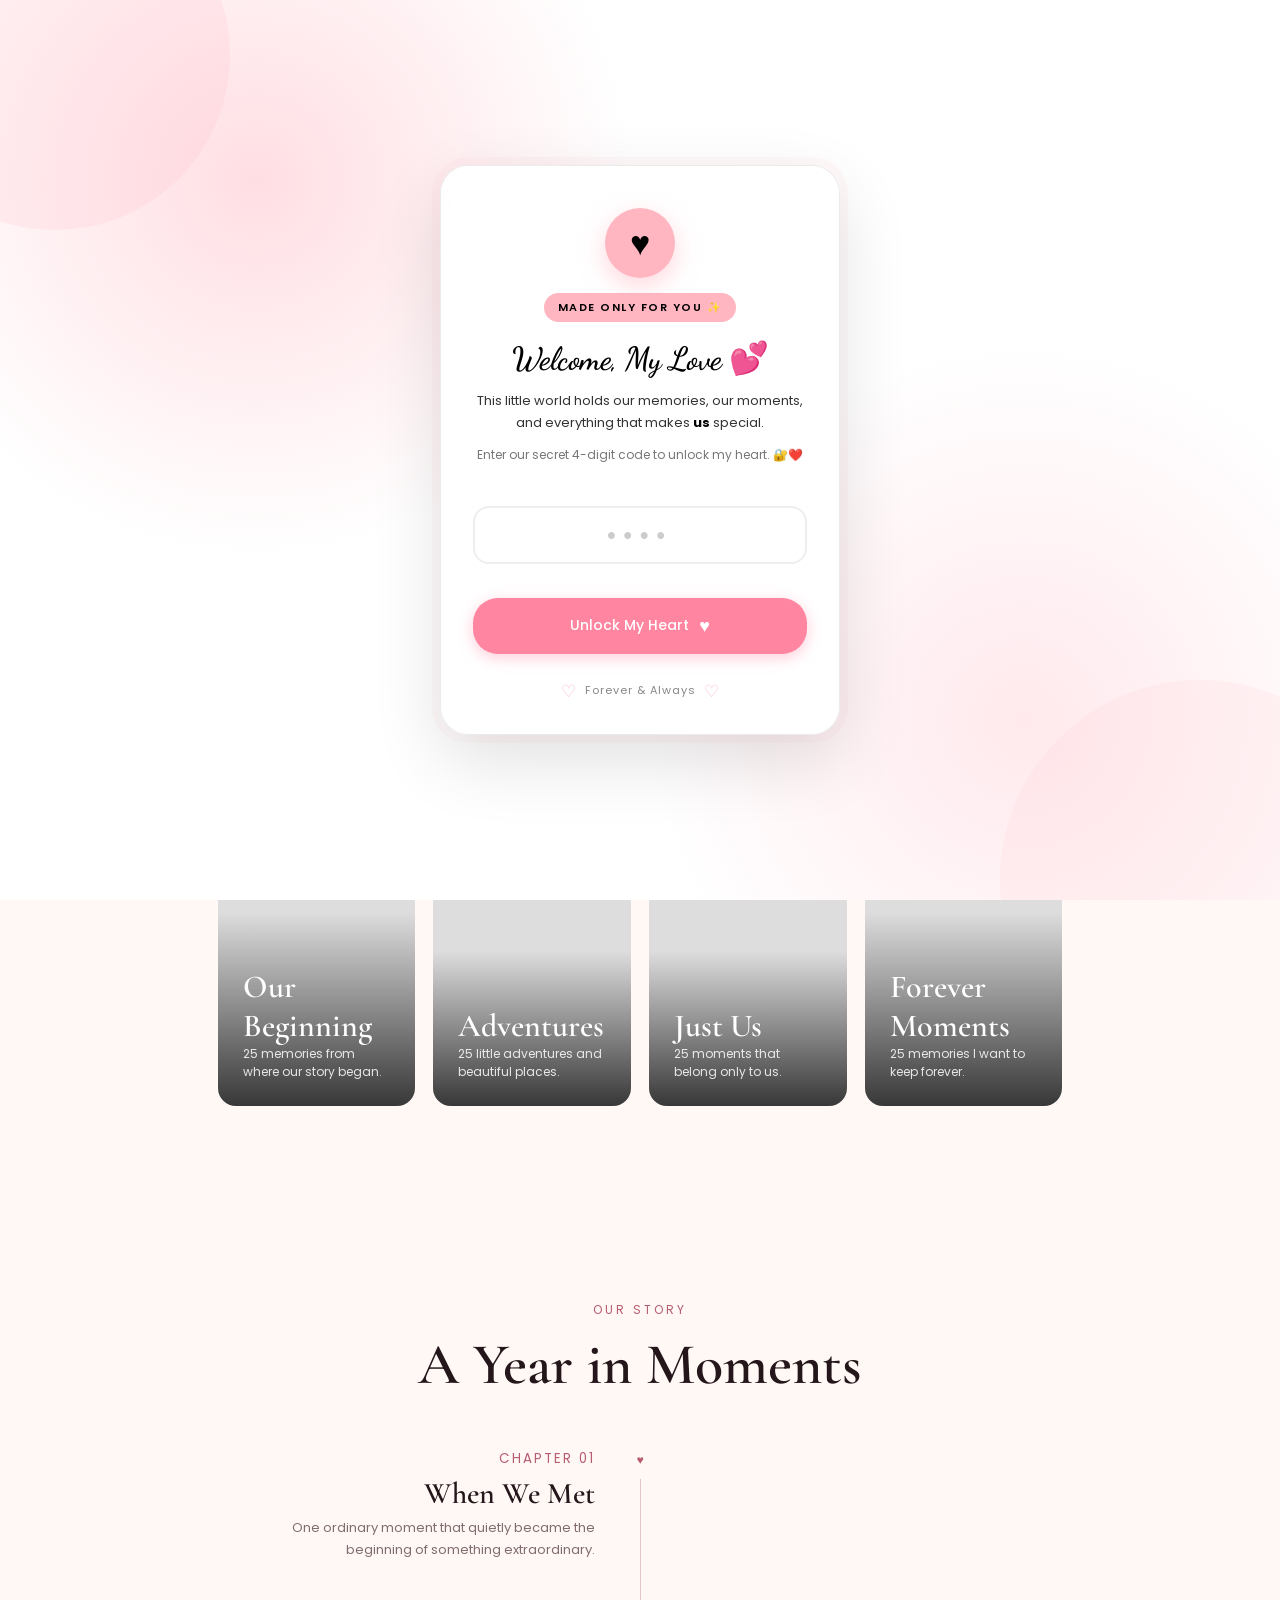
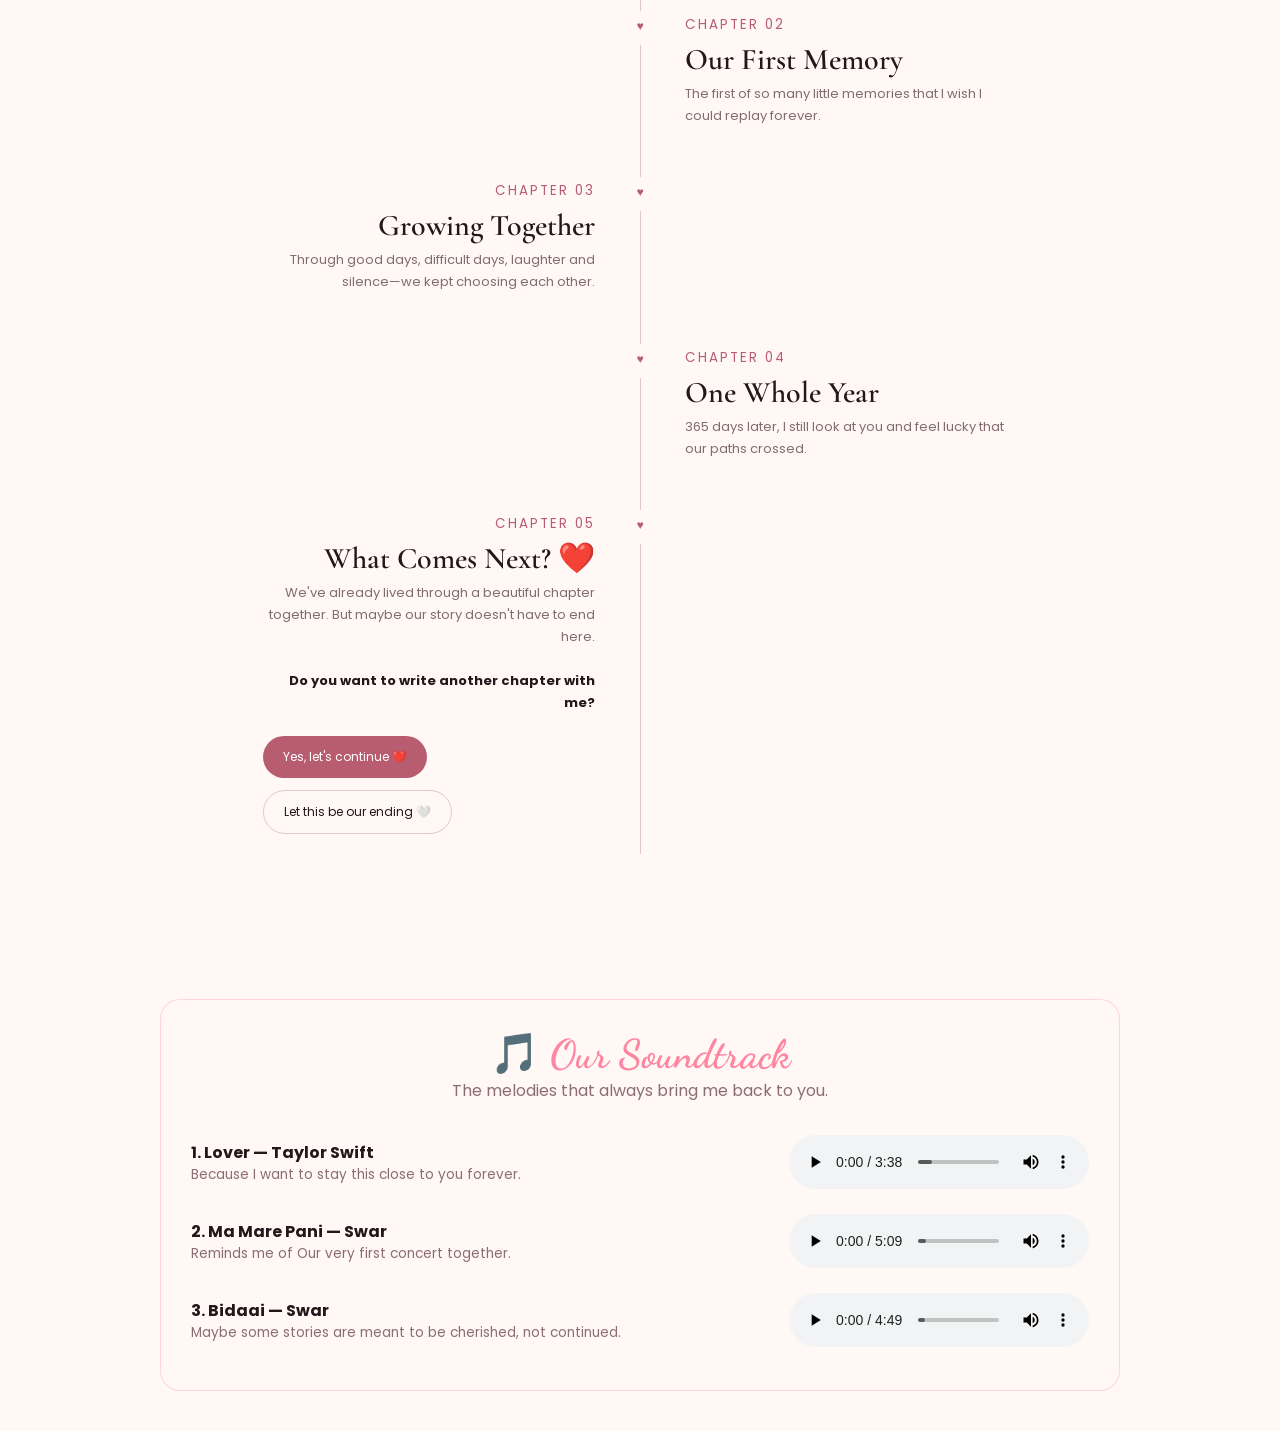
==== commit 66b94a5d: "Update index.html" ====
--- a/index.html
+++ b/index.html
@@ -14,12 +14,62 @@
   <title>Mebisha ♡ Bibek | Our Memories & Love Story</title>
 
   <!-- =========================
+       CANONICAL URL Change this to your real website URL
+  ========================== -->
+  <link rel="canonical" href="bibekey.github.io/anniversary/">
+
+  <!-- =========================
        FAVICON
   ========================== -->
   <link rel="icon" type="image/png" href="favicon.png">
   <link rel="apple-touch-icon" href="favicon.png">
 
   <!-- =========================
+       WEB APP / MOBILE
+  ========================== -->
+  <meta name="application-name" content="Mebisha ♡ Bibek">
+  <meta name="apple-mobile-web-app-title" content="Mebisha ♡ Bibek">
+  <meta name="apple-mobile-web-app-capable"content="yes">
+  <meta name="mobile-web-app-capable" content="yes">
+  <meta name="apple-mobile-web-app-status-bar-style" content="default" >
+
+  <!-- =========================
+       OPEN GRAPH / FACEBOOK
+  ========================== -->
+
+  <meta property="og:type" content="website" >
+  <meta property="og:title" content="Mebisha ♡ Bibek | Our Memories & Love Story">
+  <meta property="og:description" content="A little private world of our memories, moments, music, photographs, and the story of us.">
+  <meta property="og:url" content="bibekey.github.io/anniversary/">
+  <meta property="og:site_name" content="Mebisha ♡ Bibek" >
+  <meta property="og:image" content="bibekey.github.io/anniversary/og-image.png">
+  <meta property="og:image:alt" content="Mebisha ♡ Bibek — Our Memories">
+  <meta property="og:image:type" content="image/png">
+  <meta property="og:image:width" content="1200">
+  <meta property="og:image:height" content="630">
+  <meta property="og:locale" content="en_US">
+
+  <!-- =========================
+       TWITTER / X CARD
+  ========================== -->
+  <meta name="twitter:card" content="summary_large_image">
+  <meta name="twitter:title" content="Mebisha ♡ Bibek | Our Memories & Love Story">
+  <meta name="twitter:description" content="Our little collection of memories, moments, music and love.">
+  <meta name="twitter:image" content="bibekey.github.io/anniversary/og-image.png" >
+  <meta name="twitter:image:alt" content="Mebisha ♡ Bibek — Our Memories">
+
+  <!-- =========================
+       SECURITY / REFERRER
+  ========================== -->
+  <meta name="referrer" content="strict-origin-when-cross-origin">
+
+  <!-- =========================
+       PRECONNECT
+  ========================== -->
+  <link rel="preconnect" href="https://fonts.googleapis.com">
+  <link rel="preconnect" href="https://fonts.gstatic.com" crossorigin >
+
+  <!-- =========================
        GOOGLE FONTS
   ========================== -->
   <link href="https://fonts.googleapis.com/css2?family=Cormorant+Garamond:wght@400;500;600;700&family=Poppins:wght@300;400;500;600&display=swap" rel="stylesheet">
@@ -28,6 +78,25 @@
        MAIN CSS
   ========================== -->
   <link rel="stylesheet" href="style.css">
+
+  <!-- =========================
+       STRUCTURED DATA | Helps search engines understand | what this page represents.
+  ========================== -->
+  <script type="application/ld+json">
+  {
+    "@context": "https://schema.org",
+    "@type": "WebSite",
+    "name": "Mebisha ♡ Bibek",
+    "alternateName": "Our Memories & Love Story",
+    "description": "A private anniversary memory website celebrating the memories, moments, music and love story of Mebisha and Bibek.",
+    "url": "bibekey.github.io/anniversary/",
+    "author": {
+      "@type": "Person",
+      "name": "Bibek"
+    },
+    "inLanguage": "en"
+  }
+  </script>
 
 
 
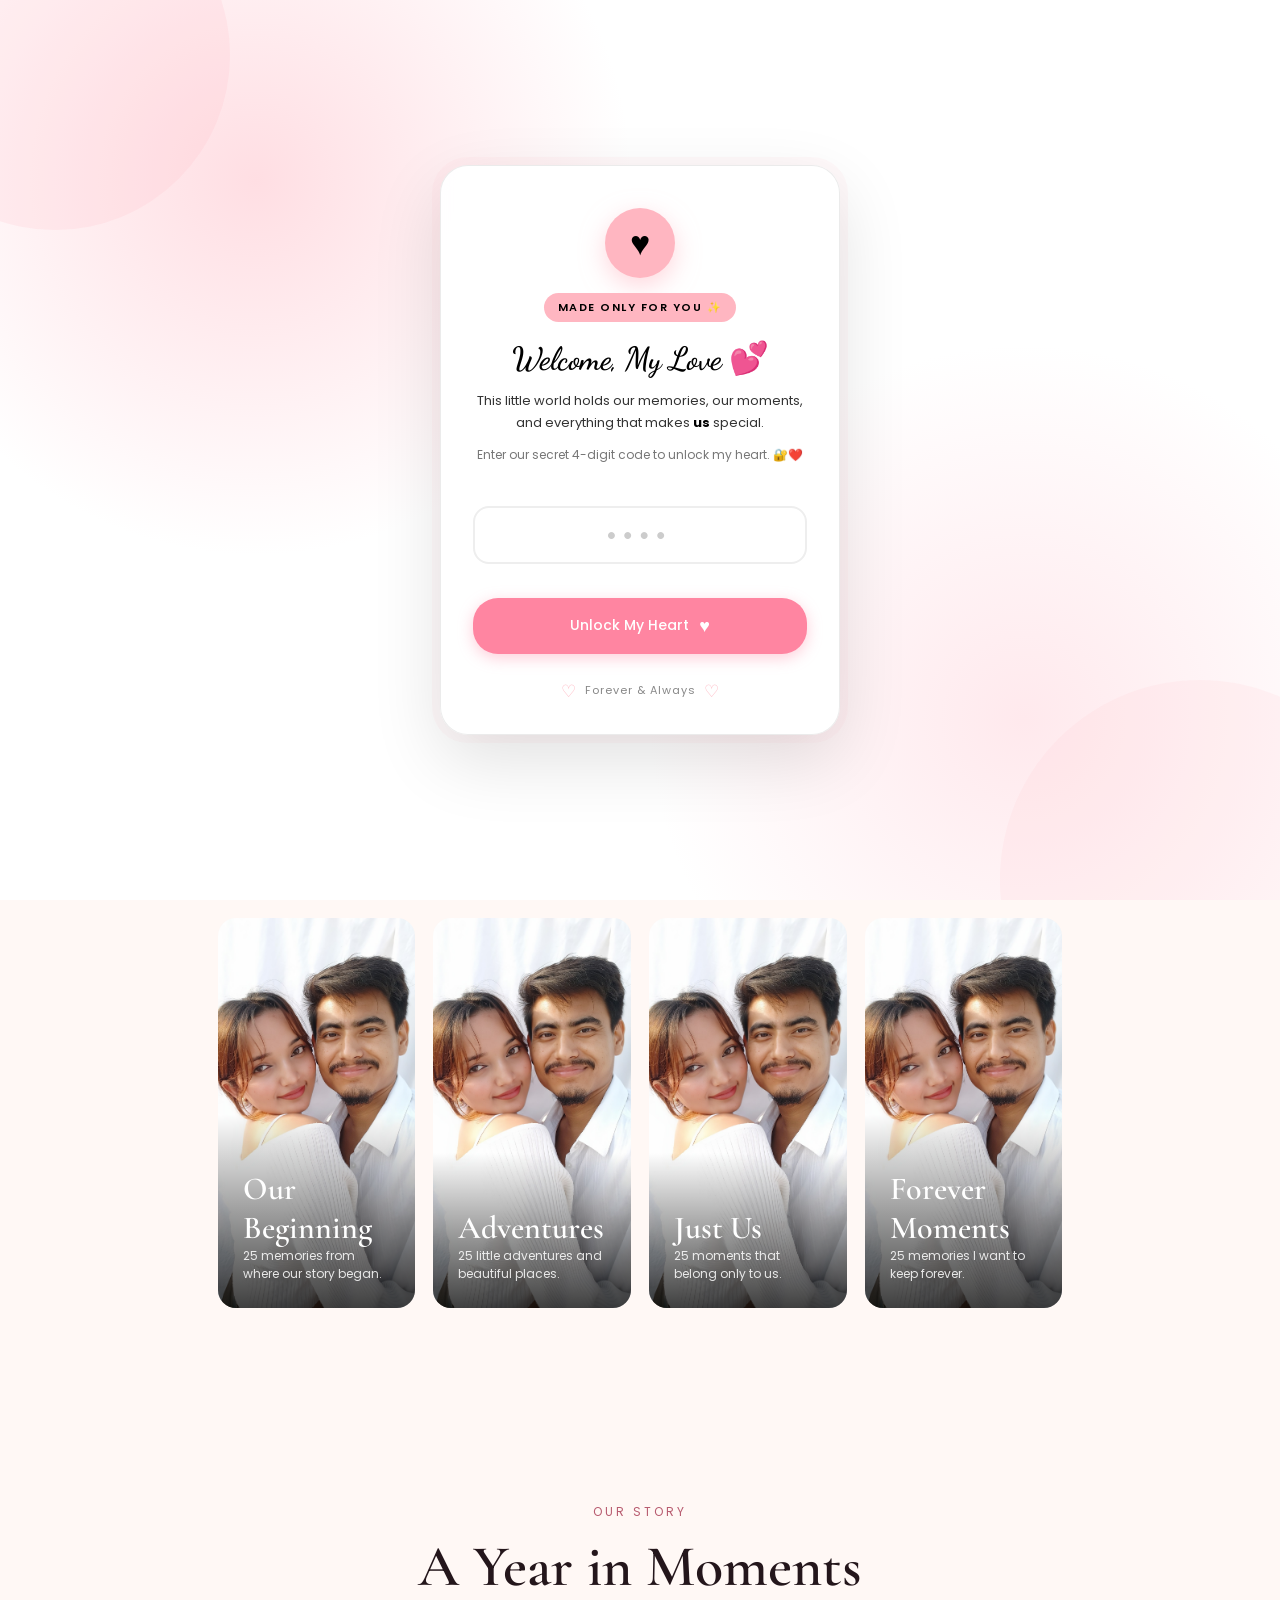
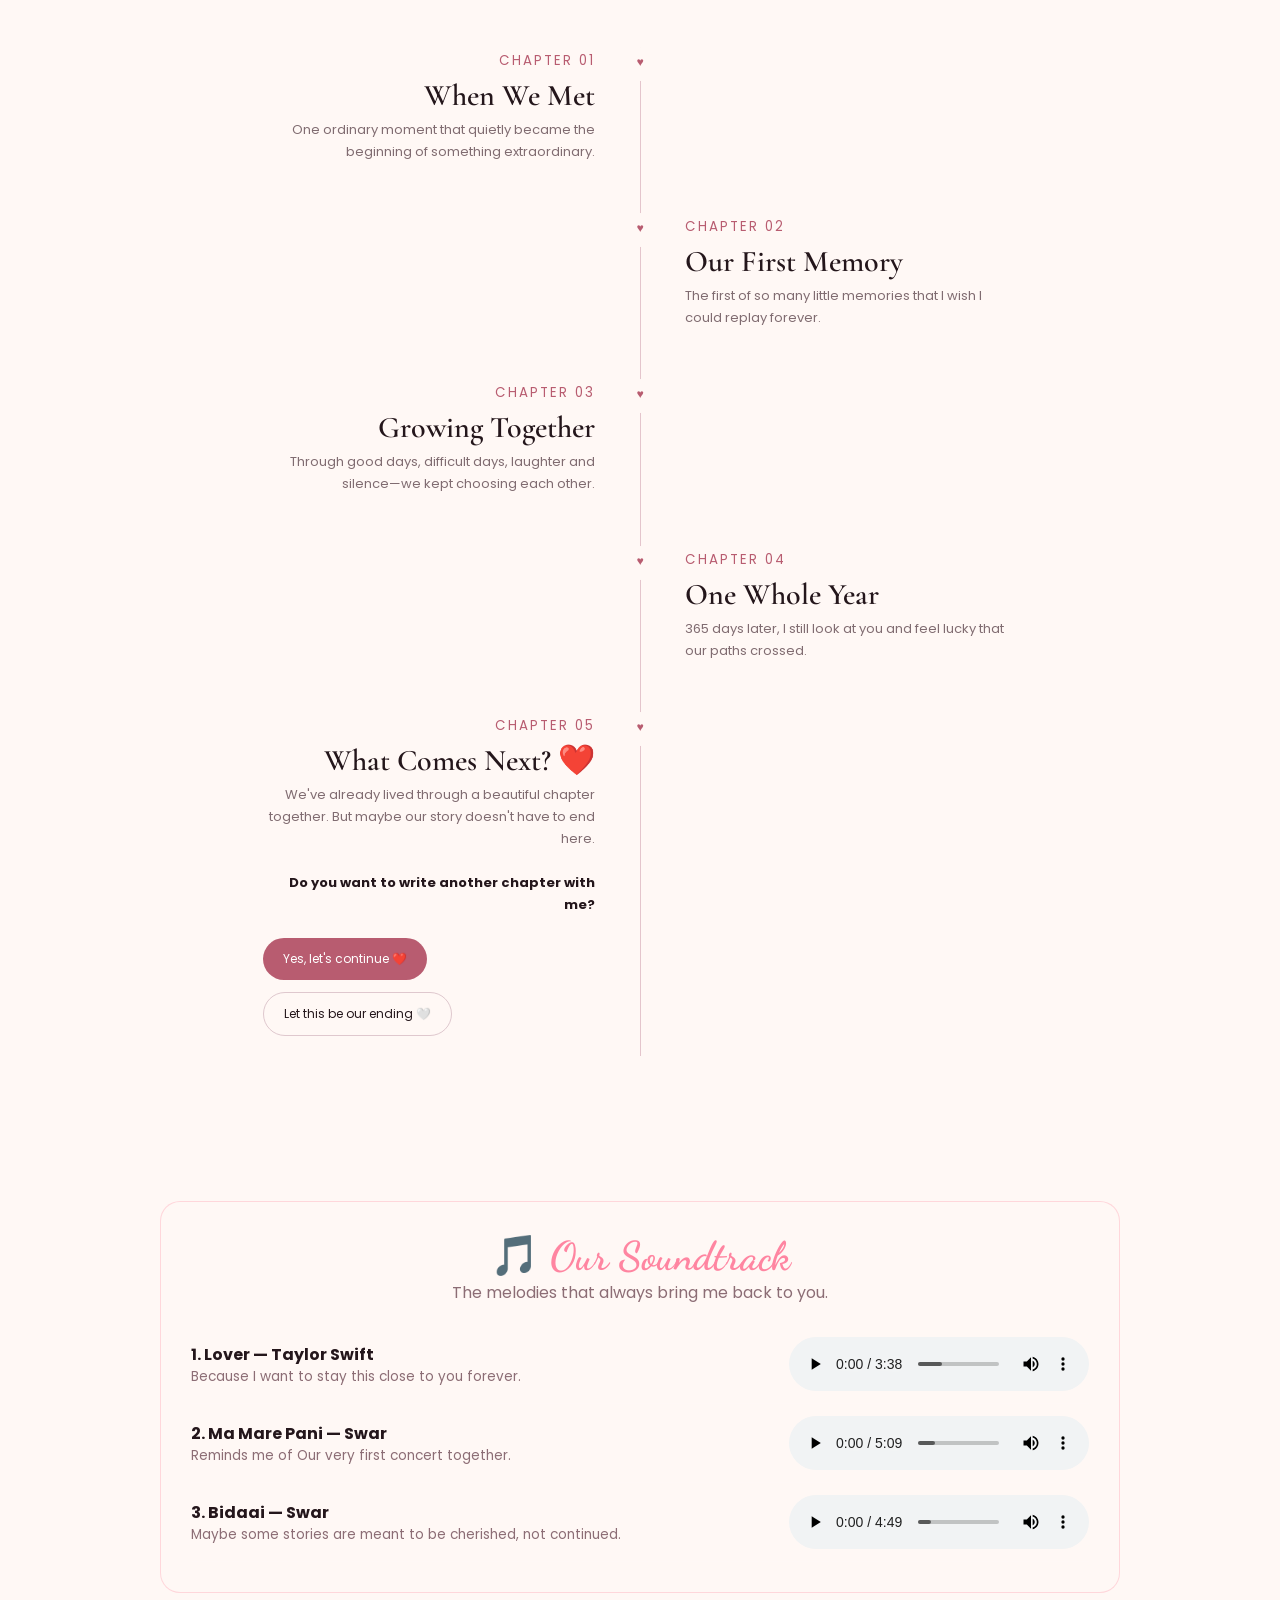
==== commit b85c8865: "update" ====
--- a/index.html
+++ b/index.html
@@ -881,21 +881,21 @@
 
     <div class="grid">
       <div class="card">
-        <img src="https://images.unsplash.com/photo-1518199266791-5375a83190b7?w=500" alt="Moment">
+        <img src="imgs/we.jpg" alt="Moment">
         <div class="card-body">
           <h3>Unforgettable Sunset</h3>
           <p>That evening when time stood still and all I could see was you.</p>
         </div>
       </div>
       <div class="card">
-        <img src="https://images.unsplash.com/photo-1522673607200-164d1b6ce486?w=500" alt="Moment">
+        <img src="imgs/we3.jpg" alt="Moment">
         <div class="card-body">
           <h3>Our Cozy Coffee Date</h3>
           <p>Laughing over warm cups of coffee on a cold afternoon.</p>
         </div>
       </div>
       <div class="card">
-        <img src="https://images.unsplash.com/photo-1516589178581-6cd7833ae3b2?w=500" alt="Moment">
+        <img src="imgs/we2.jpg" alt="Moment">
         <div class="card-body">
           <h3>Late Night Strolls</h3>
           <p>Hand in hand, talking about our biggest dreams under the stars.</p>
@@ -1412,7 +1412,7 @@
 
       <div class="album" onclick="openAlbum(0)">
         <img
-          src="https://picsum.photos/seed/memory001/1000/1400"
+          src="imgs/we.jpg"
           alt="Memory album"
         >
 
@@ -1426,7 +1426,7 @@
 
       <div class="album" onclick="openAlbum(1)">
         <img
-          src="https://picsum.photos/seed/memory026/1000/1400"
+          src="imgs/we.jpg"
           alt="Memory album"
         >
 
@@ -1440,7 +1440,7 @@
 
       <div class="album" onclick="openAlbum(2)">
         <img
-          src="https://picsum.photos/seed/memory051/1000/1400"
+          src="imgs/we.jpg"
           alt="Memory album"
         >
 
@@ -1454,7 +1454,7 @@
 
       <div class="album" onclick="openAlbum(3)">
         <img
-          src="https://picsum.photos/seed/memory076/1000/1400"
+          src="imgs/we.jpg"
           alt="Memory album"
         >
 
@@ -1807,7 +1807,7 @@
 const albums = [
 
   [
-    "https://picsum.photos/seed/memory001/1600/1100",
+    "imgs/we.jpg",
     "https://picsum.photos/seed/memory002/1600/1100",
     "https://picsum.photos/seed/memory003/1600/1100",
     "https://picsum.photos/seed/memory004/1600/1100",
@@ -1891,11 +1891,11 @@
   ],
 
   [
-    "https://picsum.photos/seed/memory076/1600/1100",
-    "https://picsum.photos/seed/memory077/1600/1100",
-    "https://picsum.photos/seed/memory078/1600/1100",
-    "https://picsum.photos/seed/memory079/1600/1100",
-    "https://picsum.photos/seed/memory080/1600/1100",
+    "imgs/we.jpg",
+    "imgs/we1.jpg",
+    "imgs/we2.jpg",
+    "imgs/we3.jpg",
+    "imgs/we4.jpg",
     "https://picsum.photos/seed/memory081/1600/1100",
     "https://picsum.photos/seed/memory082/1600/1100",
     "https://picsum.photos/seed/memory083/1600/1100",
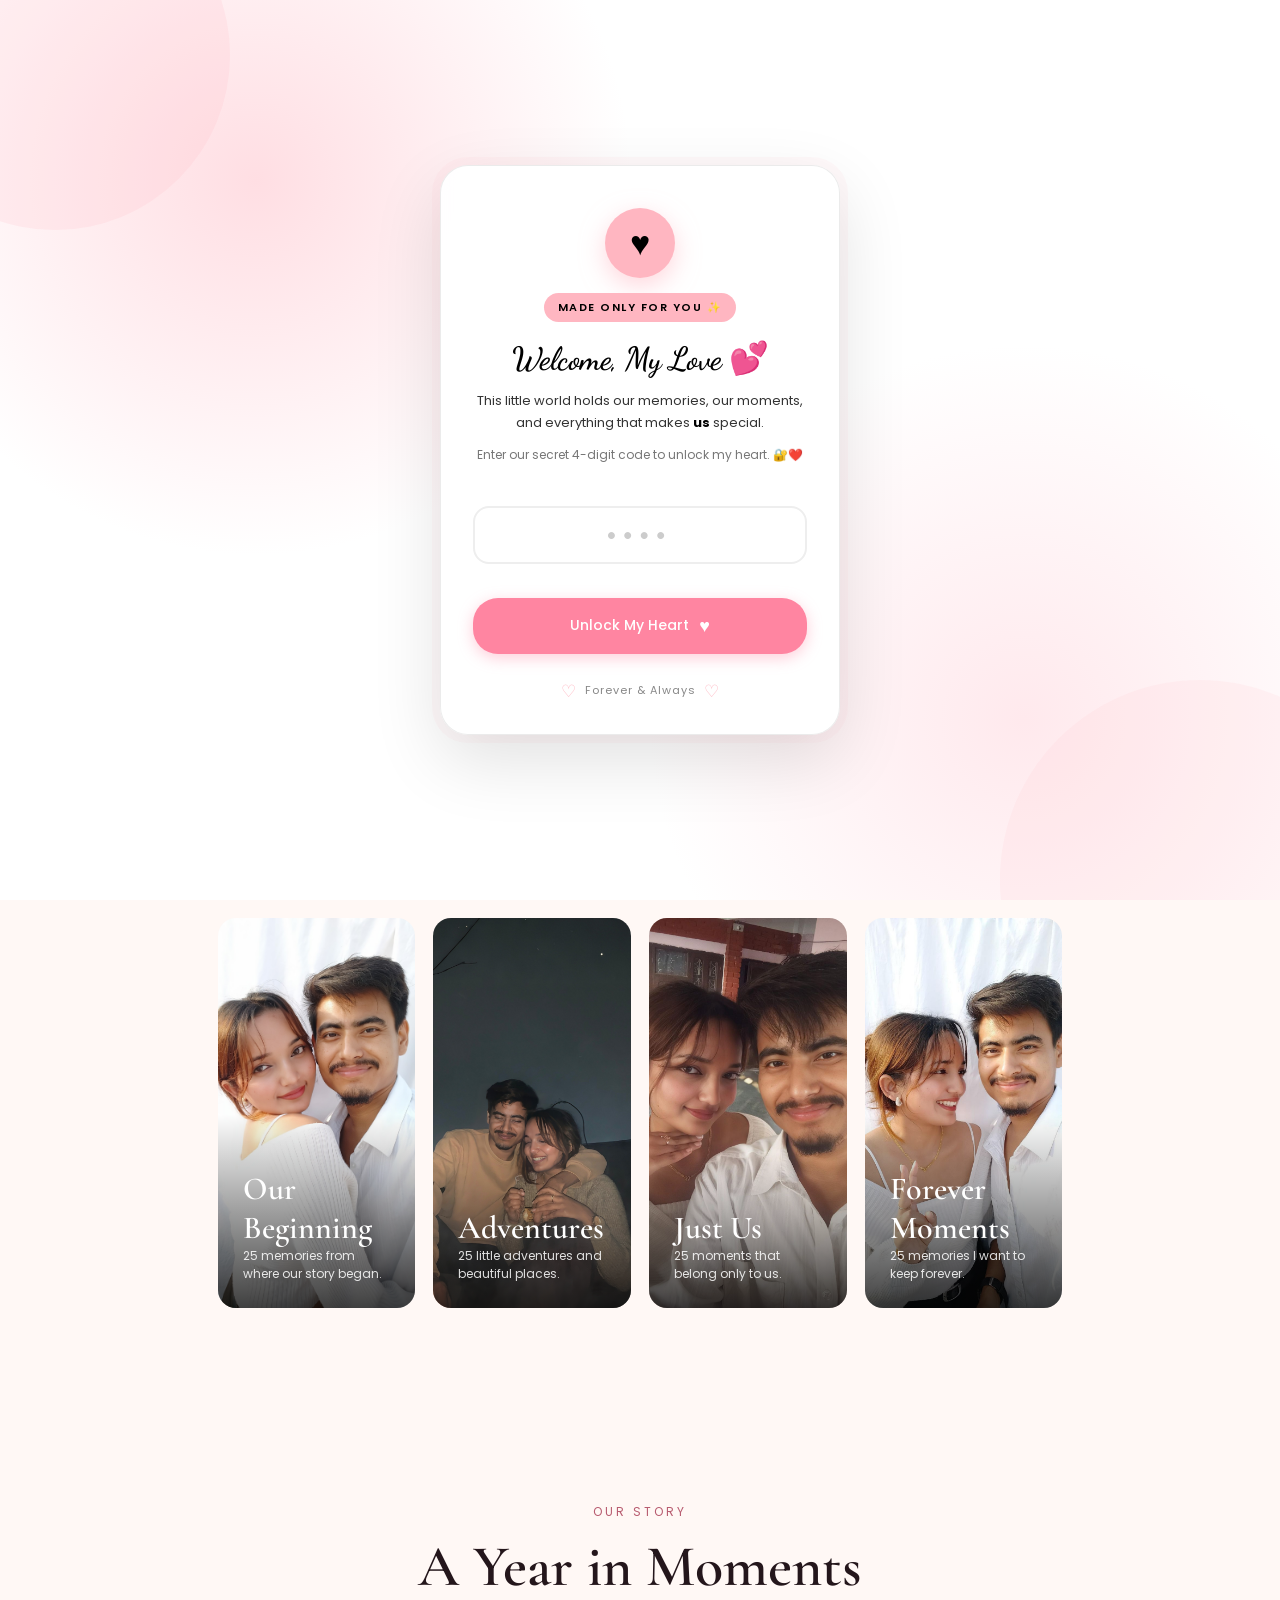
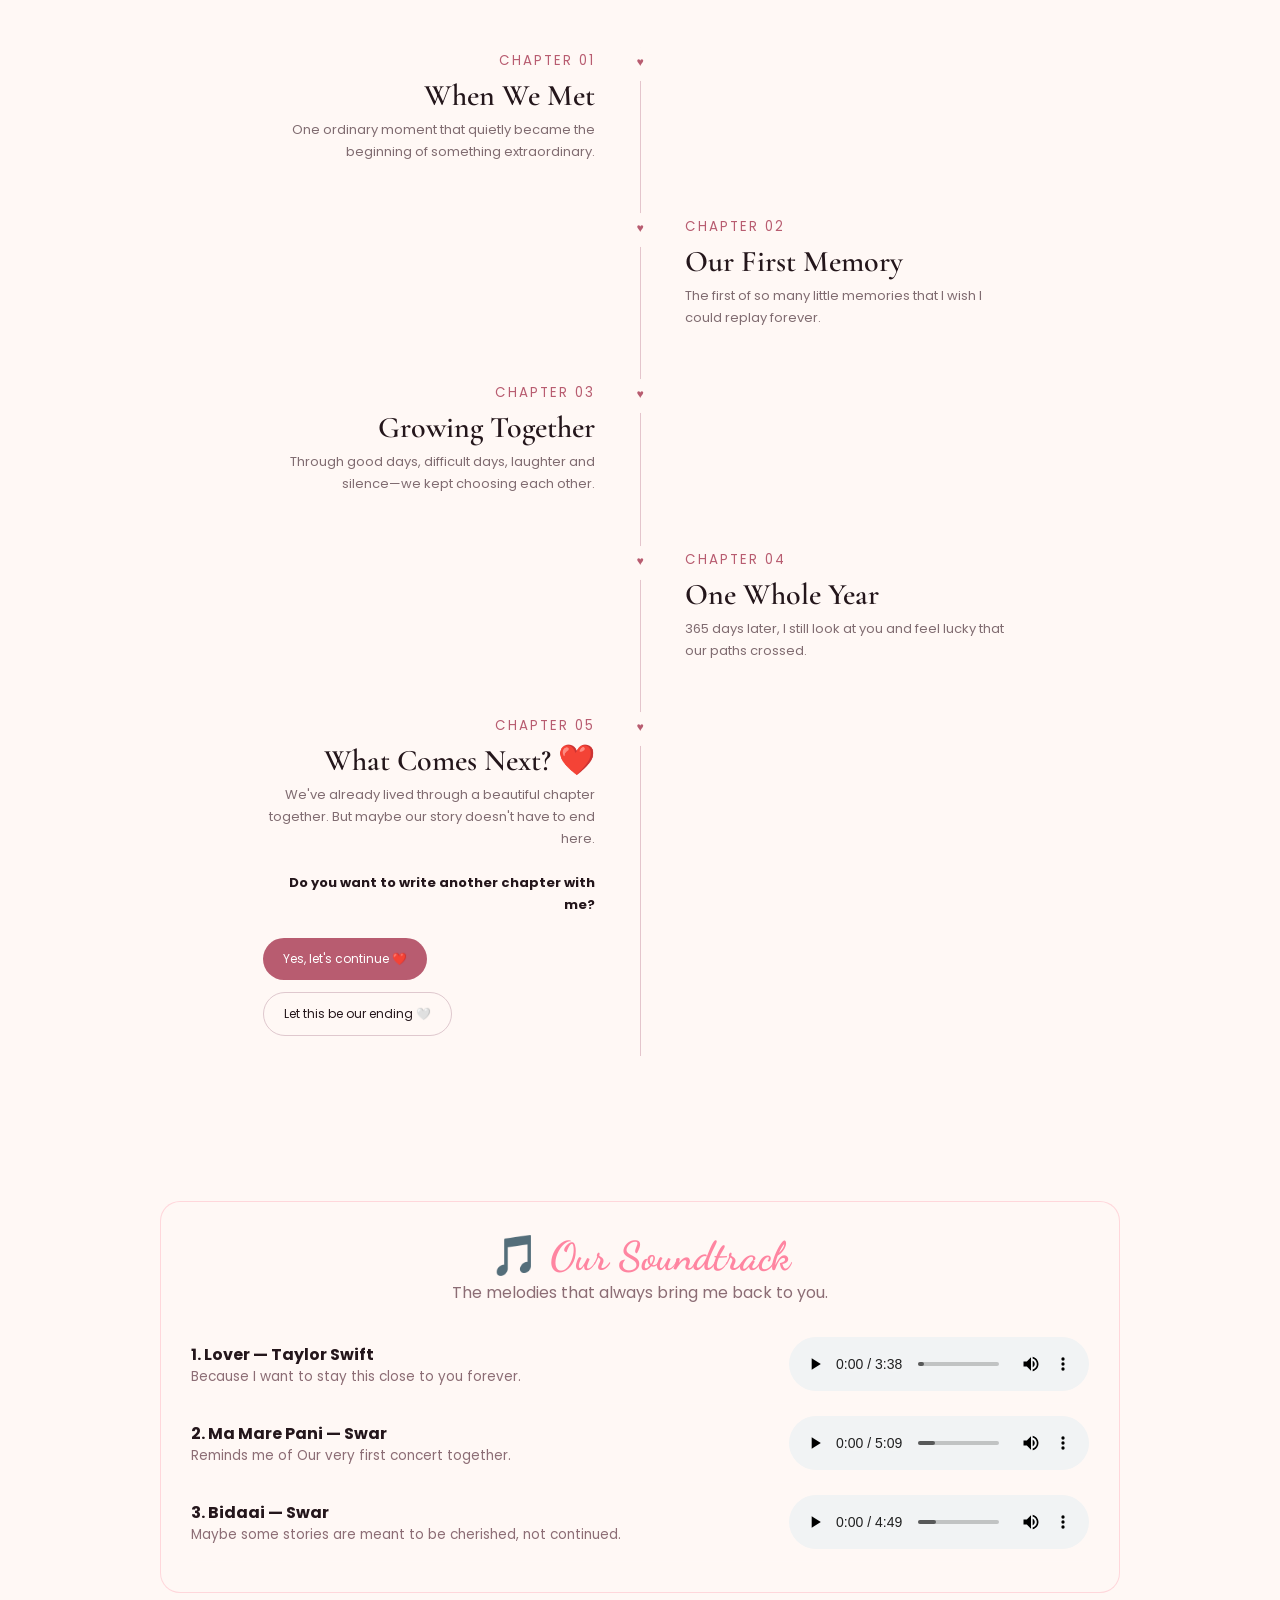
==== commit 96e2375c: "updated" ====
--- a/index.html
+++ b/index.html
@@ -881,7 +881,7 @@
 
     <div class="grid">
       <div class="card">
-        <img src="imgs/we.jpg" alt="Moment">
+        <img src="imgs/we1.jpg" alt="Moment">
         <div class="card-body">
           <h3>Unforgettable Sunset</h3>
           <p>That evening when time stood still and all I could see was you.</p>
@@ -1412,7 +1412,7 @@
 
       <div class="album" onclick="openAlbum(0)">
         <img
-          src="imgs/we.jpg"
+          src="imgs/we1.jpg"
           alt="Memory album"
         >
 
@@ -1426,7 +1426,7 @@
 
       <div class="album" onclick="openAlbum(1)">
         <img
-          src="imgs/we.jpg"
+          src="imgs/we2.jpg"
           alt="Memory album"
         >
 
@@ -1440,7 +1440,7 @@
 
       <div class="album" onclick="openAlbum(2)">
         <img
-          src="imgs/we.jpg"
+          src="imgs/we3.jpg"
           alt="Memory album"
         >
 
@@ -1454,7 +1454,7 @@
 
       <div class="album" onclick="openAlbum(3)">
         <img
-          src="imgs/we.jpg"
+          src="imgs/we4.jpg"
           alt="Memory album"
         >
 
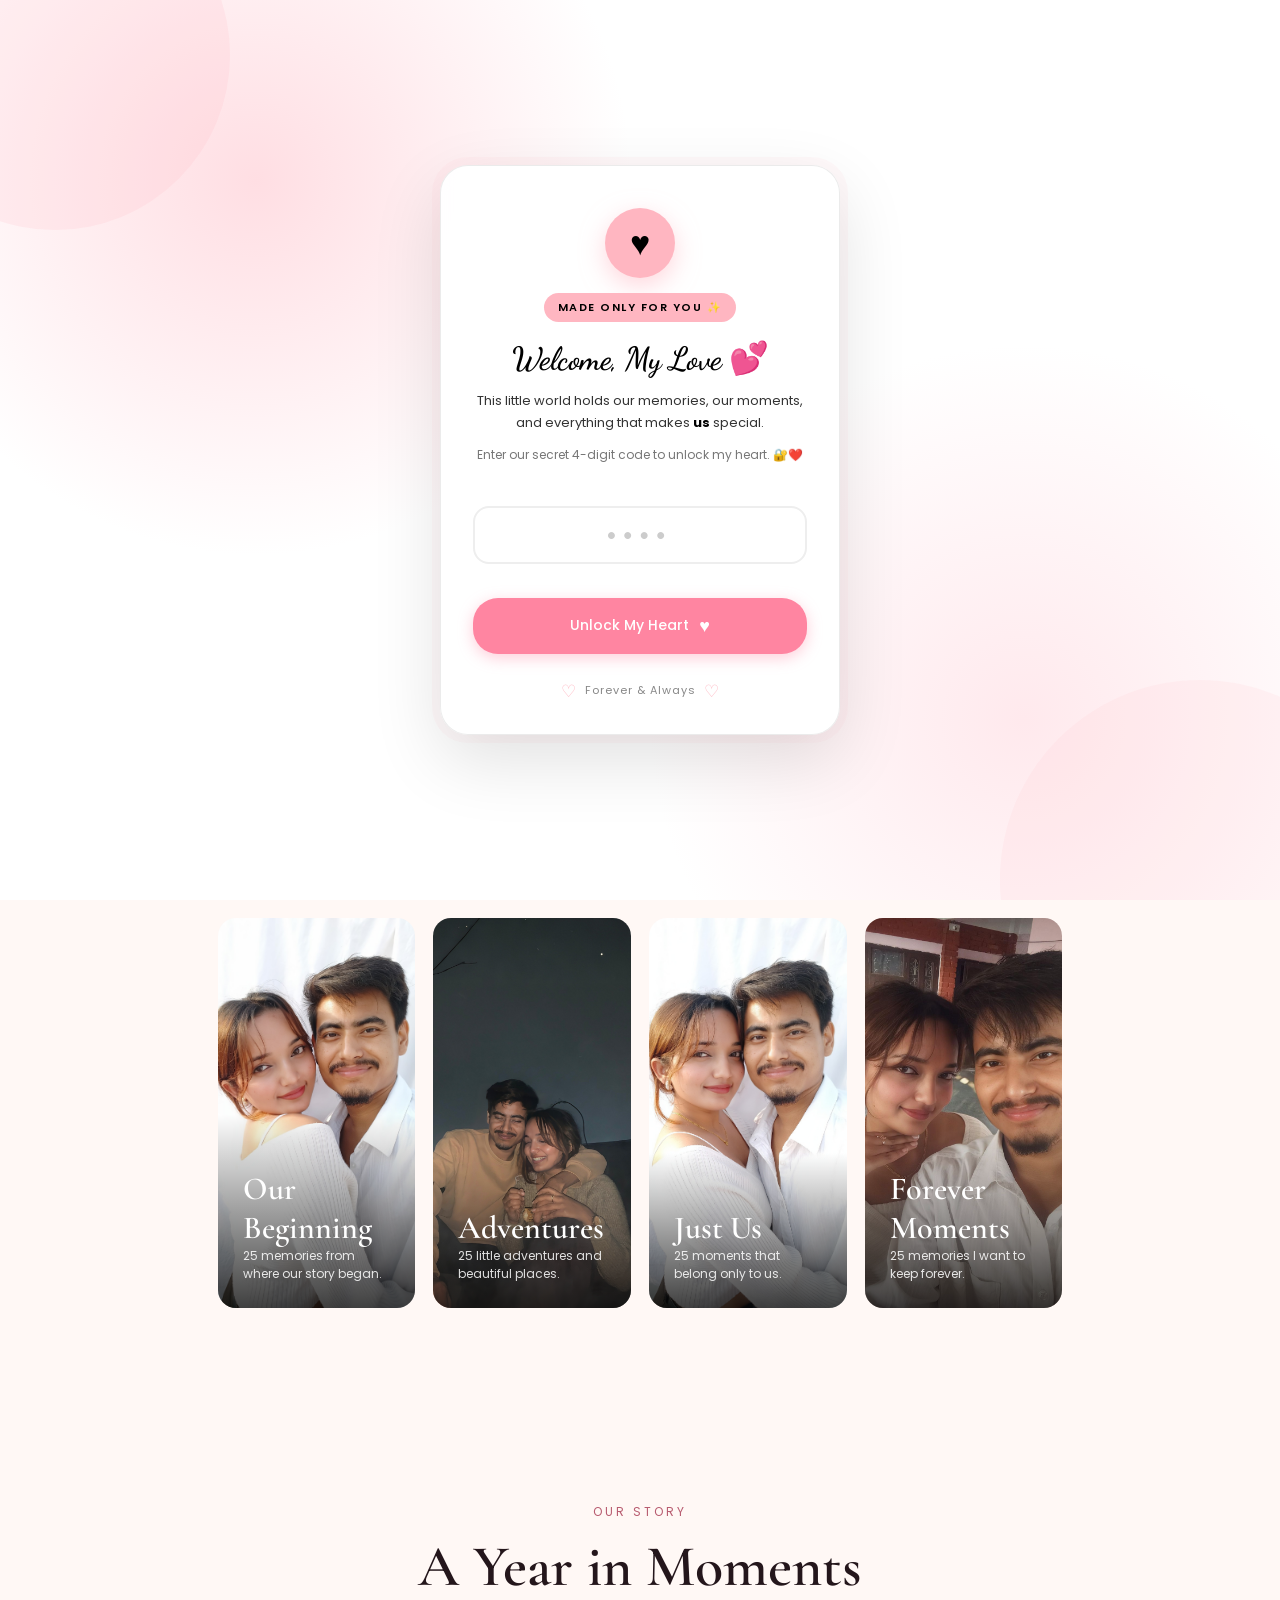
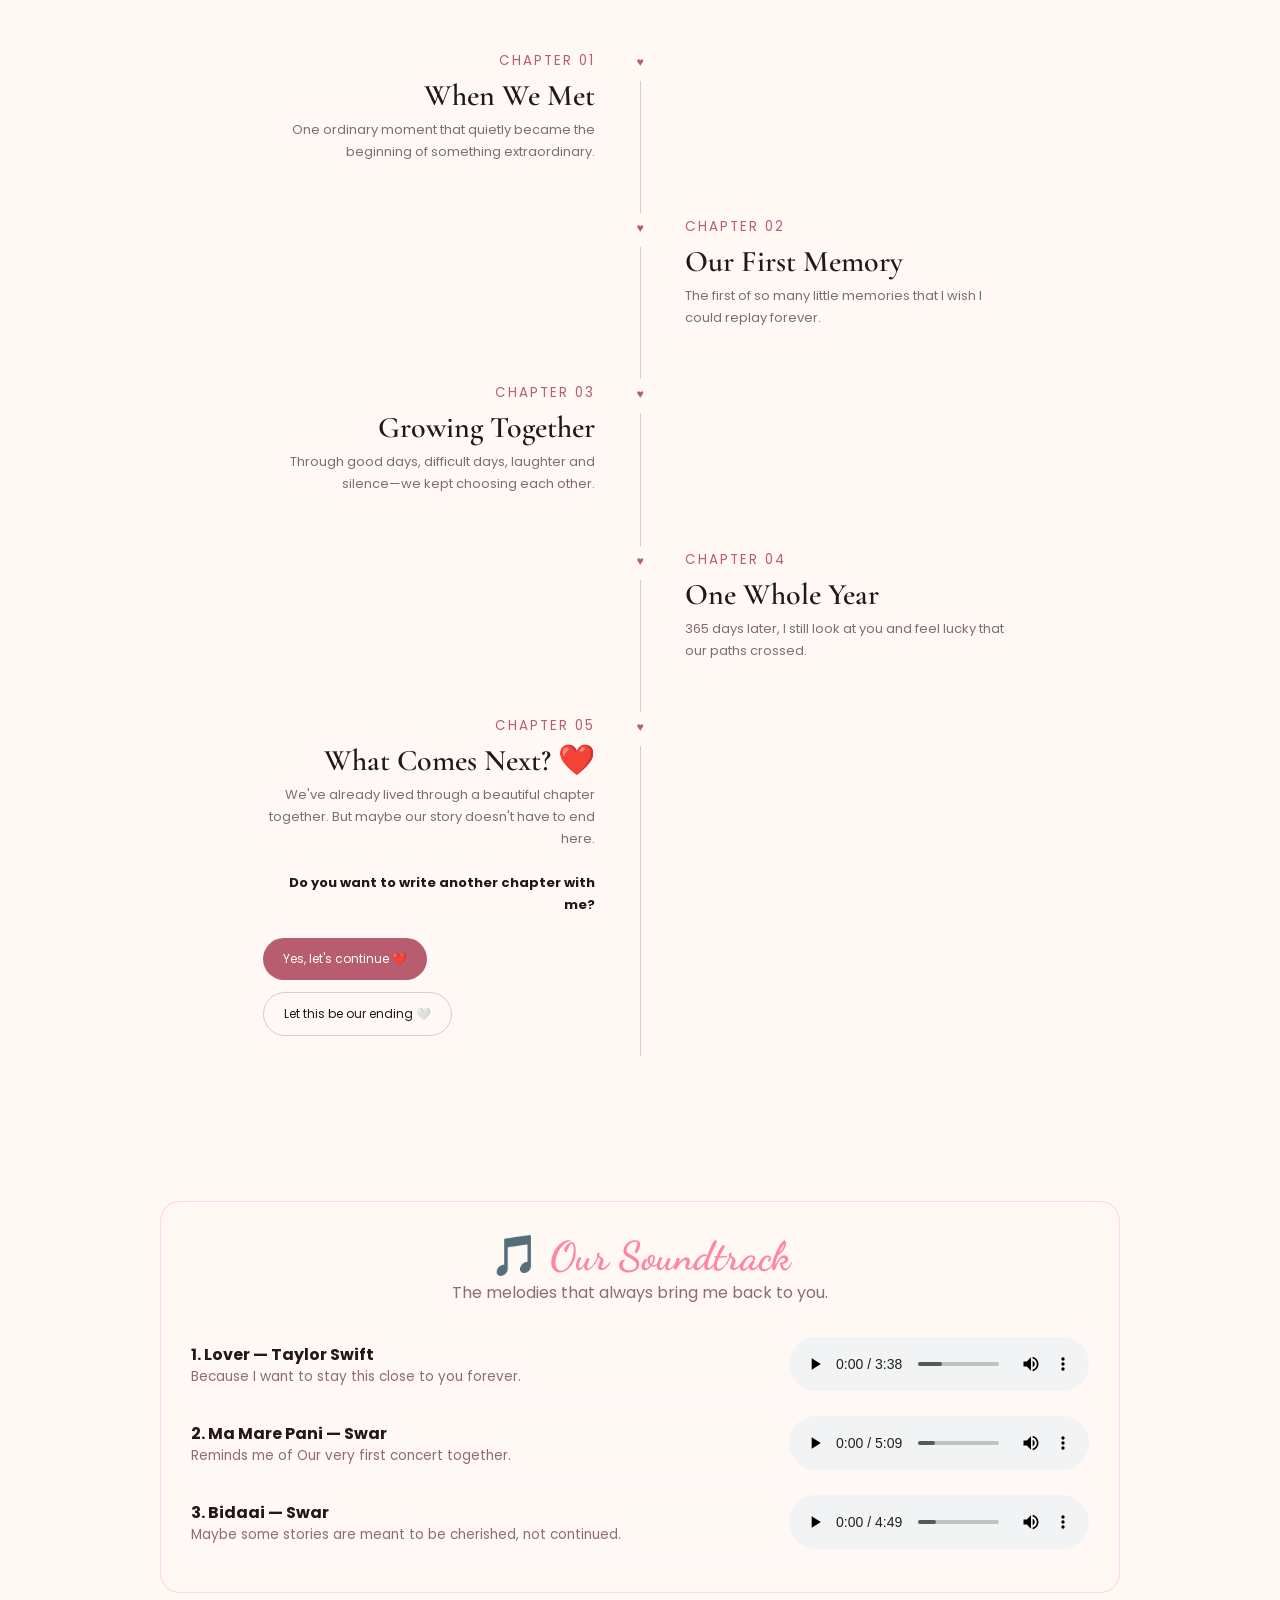
==== commit 5baddf71: "updated" ====
--- a/index.html
+++ b/index.html
@@ -881,14 +881,14 @@
 
     <div class="grid">
       <div class="card">
-        <img src="imgs/we1.jpg" alt="Moment">
+        <img src="imgs/we6.jpg" alt="Moment">
         <div class="card-body">
           <h3>Unforgettable Sunset</h3>
           <p>That evening when time stood still and all I could see was you.</p>
         </div>
       </div>
       <div class="card">
-        <img src="imgs/we3.jpg" alt="Moment">
+        <img src="imgs/we5.jpg" alt="Moment">
         <div class="card-body">
           <h3>Our Cozy Coffee Date</h3>
           <p>Laughing over warm cups of coffee on a cold afternoon.</p>
@@ -1440,7 +1440,7 @@
 
       <div class="album" onclick="openAlbum(2)">
         <img
-          src="imgs/we3.jpg"
+          src="imgs/we10.jpg"
           alt="Memory album"
         >
 
@@ -1454,7 +1454,7 @@
 
       <div class="album" onclick="openAlbum(3)">
         <img
-          src="imgs/we4.jpg"
+          src="imgs/we3.jpg"
           alt="Memory album"
         >
 
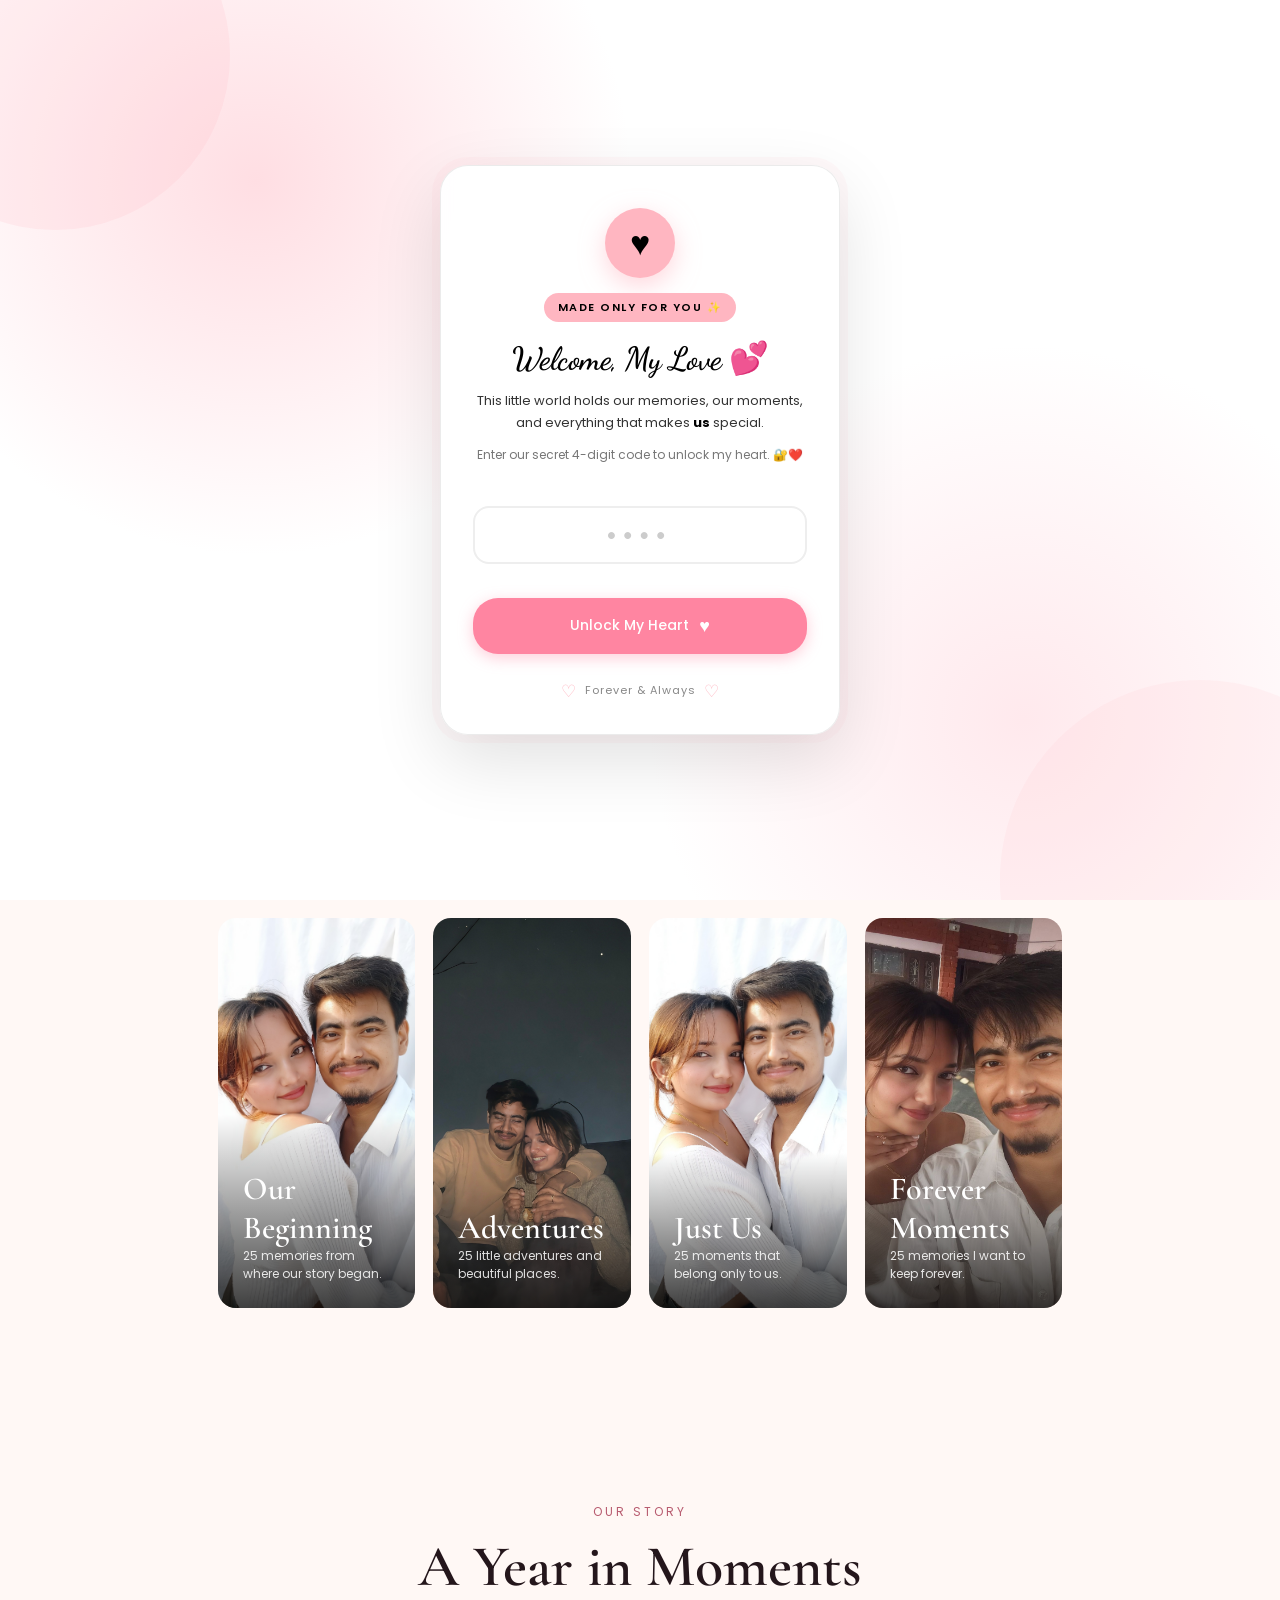
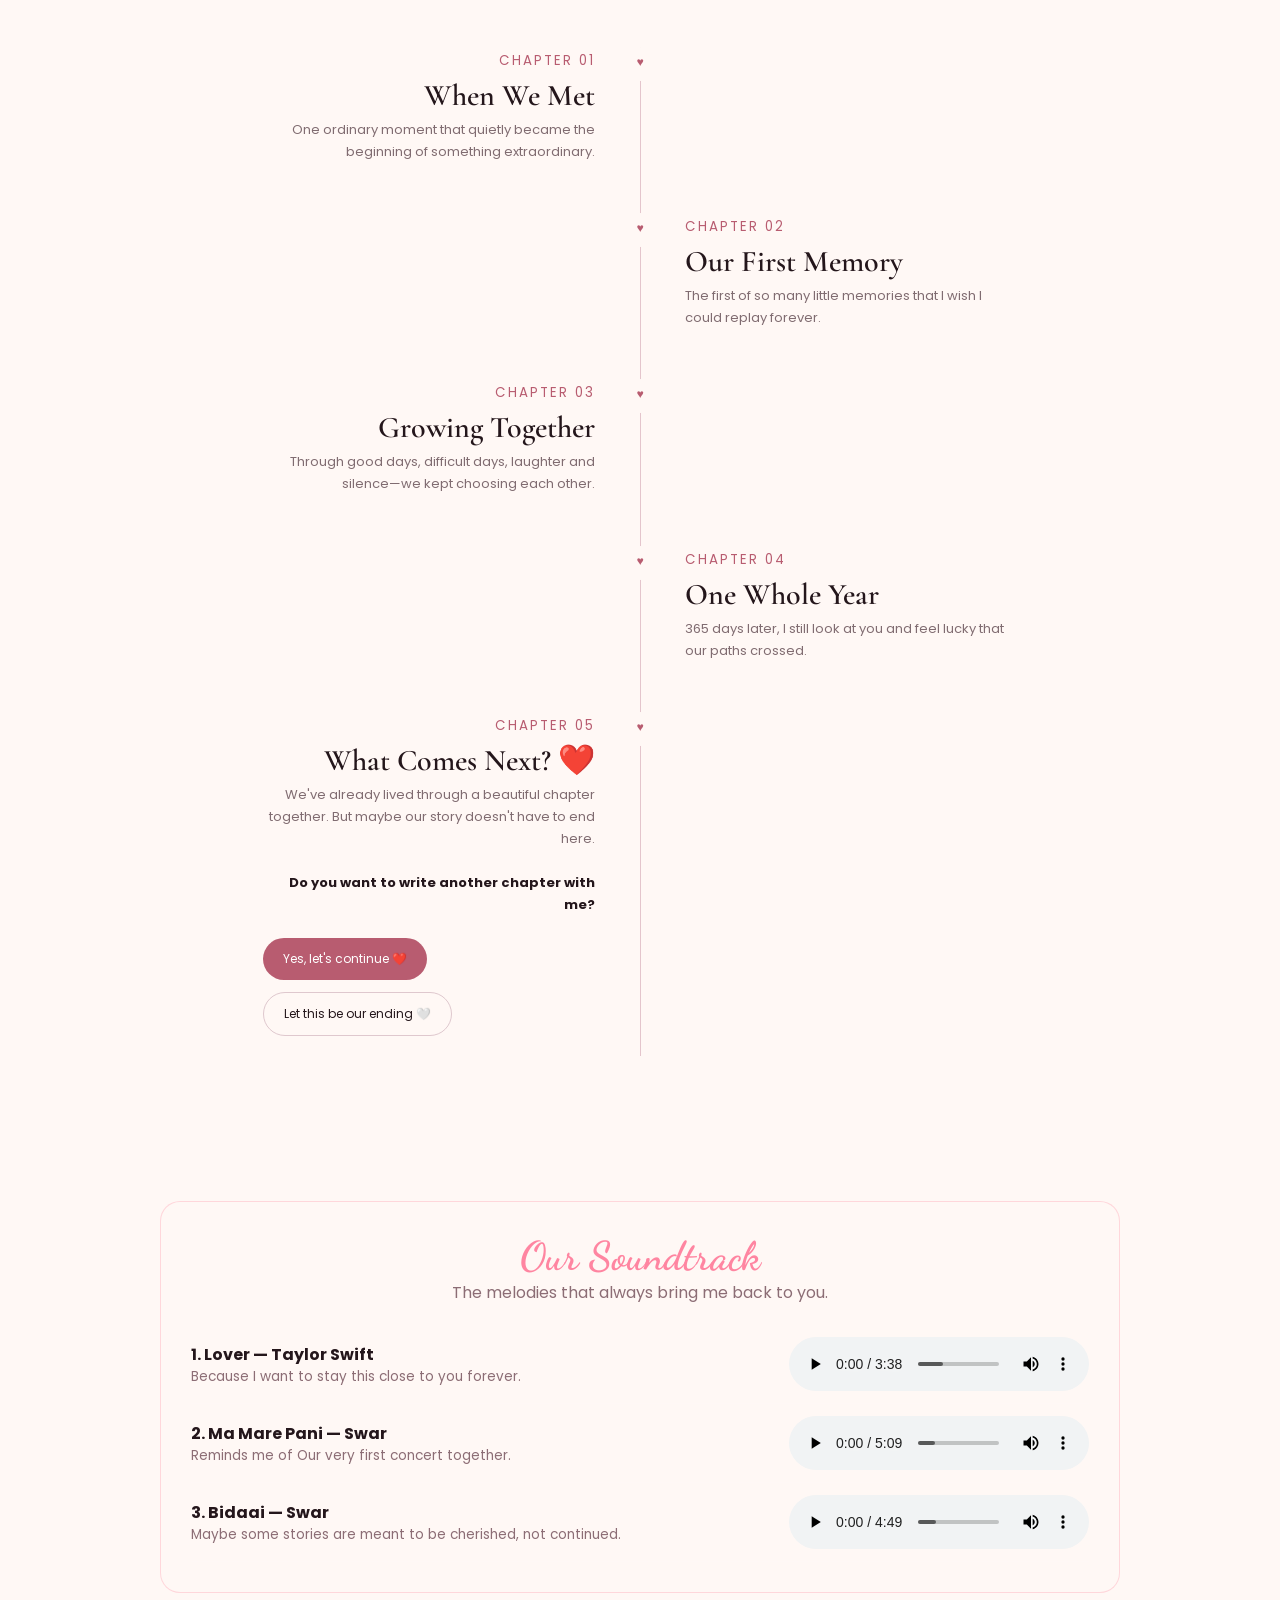
==== commit 62a35e61: "Update index.html" ====
--- a/index.html
+++ b/index.html
@@ -876,7 +876,7 @@
   </header>
 
   <div class="container">
-    <h1 class="page-title">📸 Our Best Moments</h1>
+    <h1 class="page-title">Our Best Moments</h1>
     <p class="page-subtitle">A collection of my favorite memories with you.</p>
 
     <div class="grid">
@@ -2045,7 +2045,7 @@
 
     <!-- Our Songs Section -->
     <div class="music-sec">
-      <h2 style="font-family: var(--font-heading); font-size: 2.5rem; color: var(--primary-color); text-align: center;">🎵 Our Soundtrack</h2>
+      <h2 style="font-family: var(--font-heading); font-size: 2.5rem; color: var(--primary-color); text-align: center;">Our Soundtrack</h2>
       <p style="text-align: center; color: var(--text-muted); margin-bottom: 20px;">The melodies that always bring me back to you.</p>
       
       <div class="song-item">
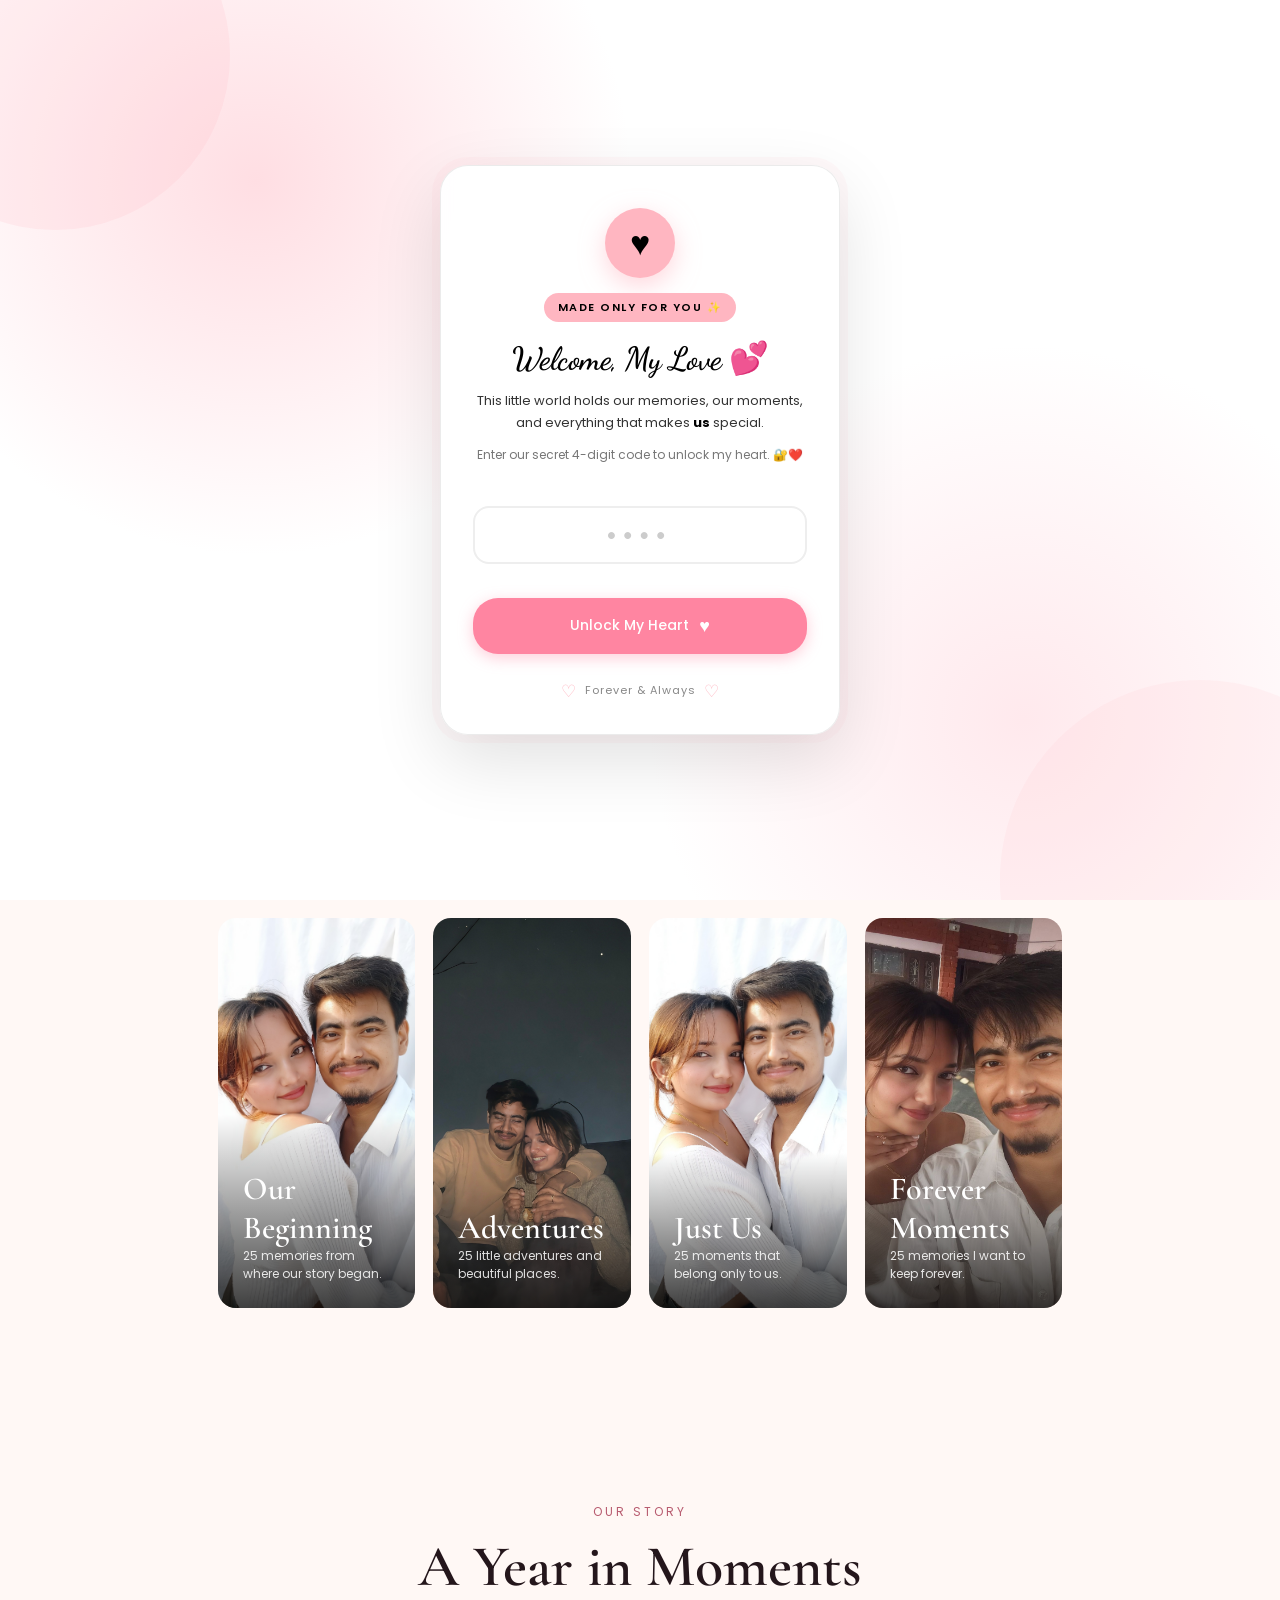
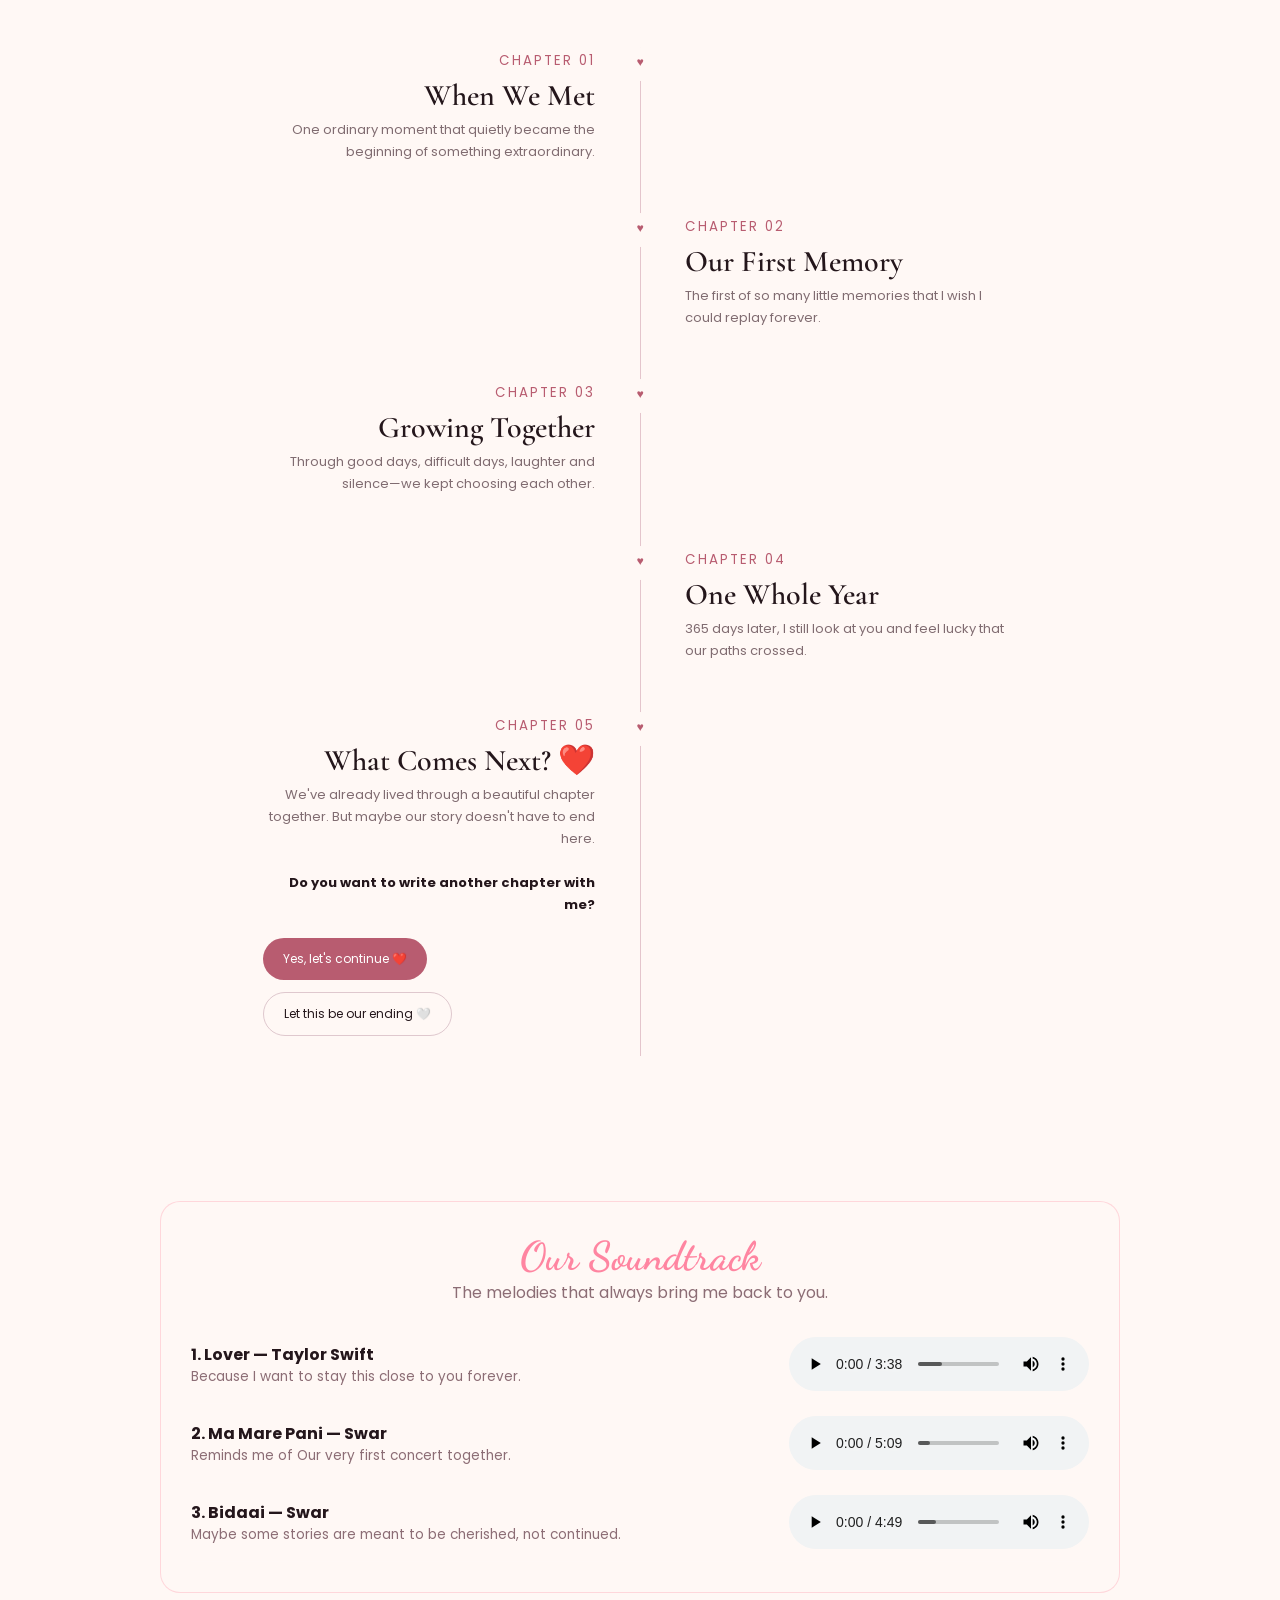
==== commit 1e4fd62b: "Update index.html" ====
--- a/index.html
+++ b/index.html
@@ -512,7 +512,7 @@
 
   margin: 14px 0 0;
 
-  color: #000;
+  color: red;
 
   font-size: 12px;
   font-weight: 500;
